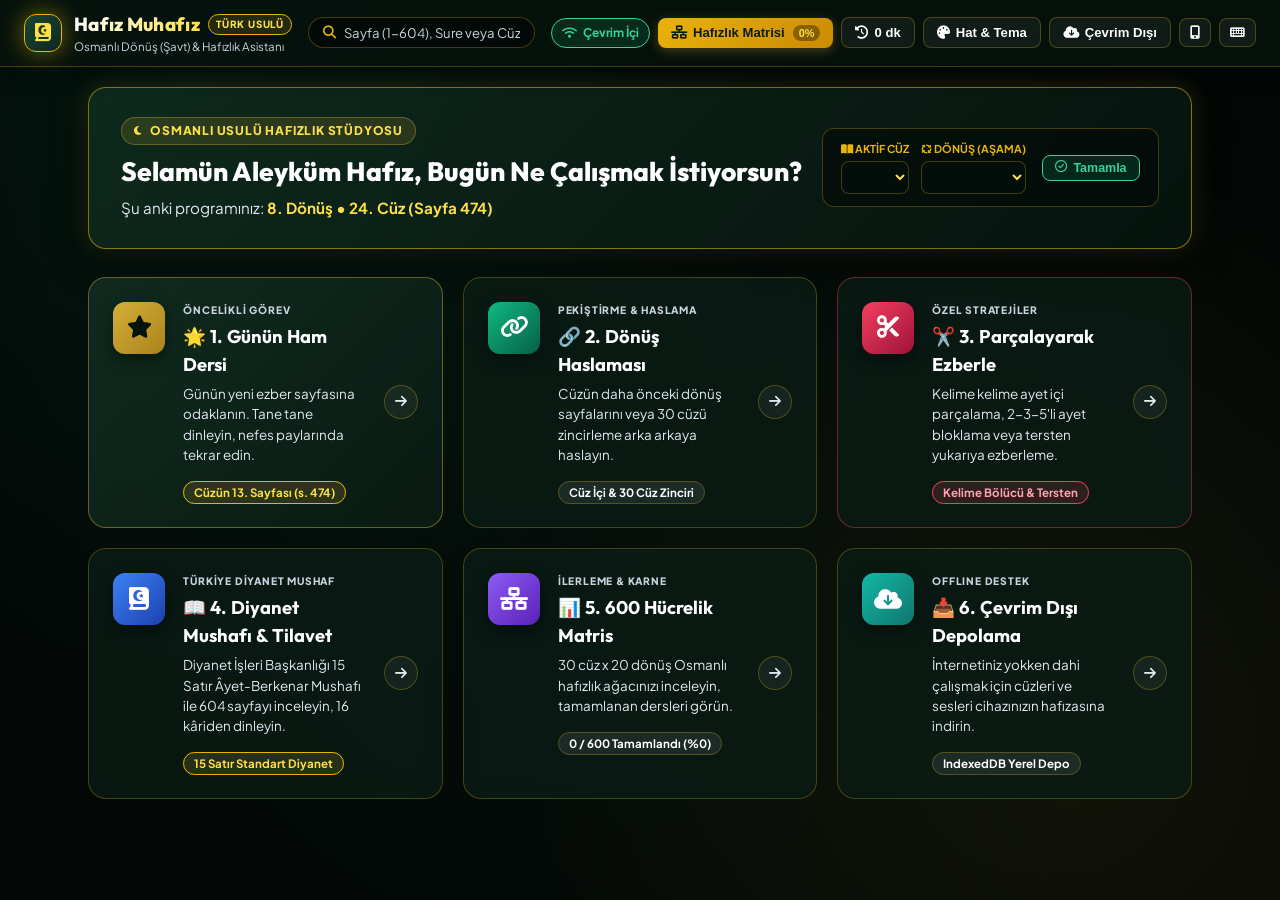
==== index.html @ d81c74f5 "Calibrate pointer baseline gap and padding across all 15 Mushaf lines" ====
<!DOCTYPE html>
<html lang="tr">
<head>
    <meta charset="UTF-8">
    <meta name="viewport" content="width=device-width, initial-scale=1.0">
    <title>Hafız Muhafız — Osmanlı / Türk Usulü Hafızlık & Dinleme Sistemi</title>
    <meta name="description" content="Hafız Muhafız standartlarında interaktif Mushaf sayfası, Osmanlı usulü geriye dönüş (şavt) sistemi, 16 kâri ve akıllı tekrar hafızlık asistanı.">
    
    <!-- Google Fonts: Plus Jakarta Sans, Outfit, Scheherazade New (Hafız Osman Hattı), Noto Naskh Arabic, Amiri Quran -->
    <link rel="preconnect" href="https://fonts.googleapis.com">
    <link rel="preconnect" href="https://fonts.gstatic.com" crossorigin>
    <link href="https://fonts.googleapis.com/css2?family=Amiri+Quran&family=Noto+Naskh+Arabic:wght@500;600;700;800&family=Outfit:wght@500;600;700;800&family=Plus+Jakarta+Sans:wght@400;500;600;700&family=Scheherazade+New:wght@600;700&display=swap" rel="stylesheet">
    
    <!-- FontAwesome Icons CDN -->
    <link rel="stylesheet" href="https://cdnjs.cloudflare.com/ajax/libs/font-awesome/6.5.1/css/all.min.css">
    
    <!-- PWA Manifest & Multi-Platform Theme -->
    <link rel="manifest" href="manifest.json">
    <meta name="theme-color" content="#0b1f17">
    <meta name="apple-mobile-web-app-capable" content="yes">
    <meta name="apple-mobile-web-app-status-bar-style" content="black-translucent">
    <meta name="apple-mobile-web-app-title" content="Hafız Muhafız">
    <meta name="mobile-web-app-capable" content="yes">
    <meta name="application-name" content="Hafız Muhafız">
    <link rel="apple-touch-icon" href="https://images.quran.com/page/001.png">
    
    <link rel="stylesheet" href="style.css?v=22">
</head>
<body class="theme-night">

    <!-- ================= 1. Modern Üst Bar (App Header) ================= -->
    <header class="app-header">
        <div class="brand-section" id="btn-brand-home" style="cursor:pointer;" title="Ana Menüye Dön">
            <div class="brand-logo">
                <i class="fa-solid fa-quran"></i>
            </div>
            <div class="brand-text">
                <div class="brand-title-wrap">
                    <h1>Hafız Muhafız</h1>
                    <span class="badge-turk">Türk Usulü</span>
                </div>
                <p class="brand-sub">Osmanlı Dönüş (Şavt) & Hafızlık Asistanı</p>
            </div>
        </div>

        <!-- Hızlı Sayfa / Sure Arama -->
        <div class="quick-jump-container">
            <div class="quick-jump-box">
                <i class="fa-solid fa-magnifying-glass"></i>
                <input type="text" id="input-quick-search" placeholder="Sayfa (1-604), Sure veya Cüz ara..." autocomplete="off">
                <div id="quick-search-dropdown" class="quick-search-results" style="display:none;"></div>
            </div>
        </div>

        <!-- Üst Hızlı Menü Butonları -->
        <div class="header-actions">
            <!-- Canlı Bağlantı Durumu -->
            <div id="badge-network-status" class="network-badge online" title="Bağlantı Durumu">
                <i class="fa-solid fa-wifi"></i> <span class="badge-text hide-mobile">Çevrim İçi</span>
            </div>

            <!-- Hafızlık İlerlemem & Matris Butonu -->
            <button id="btn-open-matrix" class="btn-header gold-btn" title="600 Hücrelik Hafızlık İlerleme Matrisi">
                <i class="fa-solid fa-network-wired"></i> <span class="btn-text hide-mobile">Hafızlık Matrisi</span>
                <span id="badge-header-progress" class="mini-progress-pill">0%</span>
            </button>

            <!-- Günlük Süre / Karne Butonu -->
            <button id="btn-open-stats" class="btn-header" title="Günlük Çalışma Karnesi">
                <i class="fa-solid fa-clock-rotate-left"></i> <span id="header-listening-time">0 dk</span>
            </button>

            <!-- Görünüm & Hatlar -->
            <button id="btn-hat-modal" class="btn-header" title="Kur'an Hatları, Kağıt Temaları & İmlâ">
                <i class="fa-solid fa-palette"></i> <span class="hide-mobile">Hat & Tema</span>
            </button>

            <!-- Çevrim Dışı İndirici -->
            <button id="btn-open-offline" class="btn-header" title="Çevrim Dışı Depolama & Cüz İndirme">
                <i class="fa-solid fa-cloud-arrow-down"></i> <span class="hide-mobile">Çevrim Dışı</span>
            </button>

            <!-- Cihaza Yükle -->
            <button id="btn-open-install" class="btn-header icon-only" title="PC, iOS, Android ve Huawei Cihazlara Yükle">
                <i class="fa-solid fa-mobile-screen-button"></i>
            </button>

            <!-- Klavye Kısayolları -->
            <button id="btn-open-shortcuts" class="btn-header icon-only" title="Klavye Kısayolları">
                <i class="fa-solid fa-keyboard"></i>
            </button>
        </div>
    </header>

    <!-- ================= KADEME 1: ÖĞRENCİ KARŞILAMA & GÖREV PANELİ (DASHBOARD) ================= -->
    <section id="view-dashboard" class="dashboard-container">
        <!-- 1. Kişisel Hafızlık Durum Kartı (Hero Banner) -->
        <div class="dash-hero-card">
            <div class="dash-hero-content">
                <div class="dash-hero-badge"><i class="fa-solid fa-moon gold-icon"></i> Osmanlı Usulü Hafızlık Stüdyosu</div>
                <h2 class="dash-hero-title">Selamün Aleyküm Hafız, <span class="gold-text">Bugün Ne Çalışmak İstiyorsun?</span></h2>
                <p class="dash-hero-sub">
                    Şu anki programınız: <strong id="dash-curr-lesson-text" style="color:var(--gold-bright);">8. Dönüş • 24. Cüz (Sayfa 474)</strong>
                </p>
            </div>

            <!-- Hızlı Cüz & Dönüş Ayarlayıcı -->
            <div class="dash-hero-controls">
                <div class="dash-select-group">
                    <div class="dash-select-item">
                        <label for="select-juz"><i class="fa-solid fa-book-open"></i> Aktif Cüz</label>
                        <select id="select-juz" class="studio-select"></select>
                    </div>
                    <div class="dash-select-item">
                        <label for="select-rotation"><i class="fa-solid fa-arrows-spin"></i> Dönüş (Aşama)</label>
                        <select id="select-rotation" class="studio-select"></select>
                    </div>
                </div>
                <button id="btn-toggle-completed" class="btn-complete-lesson" title="Bu dersin tamamlandığını matrise kaydet">
                    <i class="fa-regular fa-circle-check"></i> <span id="text-completed-status">Tamamla</span>
                </button>
            </div>
        </div>

        <!-- 2. Görev Seçim Kartları (6 Ana Modül Butonu) -->
        <div class="dash-tasks-grid">
            <!-- Görev 1: Günün Ham Dersi -->
            <div class="dash-task-card primary-task" id="btn-task-ham">
                <div class="task-card-icon gold-bg">
                    <i class="fa-solid fa-star"></i>
                </div>
                <div class="task-card-body">
                    <div class="task-tag">ÖNCELİKLİ GÖREV</div>
                    <h3 class="task-title">🌟 1. Günün Ham Dersi</h3>
                    <p class="task-desc">Günün yeni ezber sayfasına odaklanın. Tane tane dinleyin, nefes paylarında tekrar edin.</p>
                    <div class="task-meta">
                        <span id="dash-ham-page-badge" class="task-pill gold-pill">Cüzün 13. Sayfası (s. 474)</span>
                    </div>
                </div>
                <div class="task-action-arrow">
                    <i class="fa-solid fa-arrow-right"></i>
                </div>
            </div>

            <!-- Görev 2: Dönüş Haslaması -->
            <div class="dash-task-card" id="btn-task-has">
                <div class="task-card-icon emerald-bg">
                    <i class="fa-solid fa-link"></i>
                </div>
                <div class="task-card-body">
                    <div class="task-tag">PEKİŞTİRME & HASLAMA</div>
                    <h3 class="task-title">🔗 2. Dönüş Haslaması</h3>
                    <p class="task-desc">Cüzün daha önceki dönüş sayfalarını veya 30 cüzü zincirleme arka arkaya haslayın.</p>
                    <div class="task-meta">
                        <span class="task-pill">Cüz İçi & 30 Cüz Zinciri</span>
                    </div>
                </div>
                <div class="task-action-arrow">
                    <i class="fa-solid fa-arrow-right"></i>
                </div>
            </div>

            <!-- Görev 3: Parçalayarak Ezberle -->
            <div class="dash-task-card highlight-task" id="btn-task-strat">
                <div class="task-card-icon ruby-bg">
                    <i class="fa-solid fa-scissors"></i>
                </div>
                <div class="task-card-body">
                    <div class="task-tag">ÖZEL STRATEJİLER</div>
                    <h3 class="task-title">✂️ 3. Parçalayarak Ezberle</h3>
                    <p class="task-desc">Kelime kelime ayet içi parçalama, 2-3-5'li ayet bloklama veya tersten yukarıya ezberleme.</p>
                    <div class="task-meta">
                        <span class="task-pill ruby-pill">Kelime Bölücü & Tersten</span>
                    </div>
                </div>
                <div class="task-action-arrow">
                    <i class="fa-solid fa-arrow-right"></i>
                </div>
            </div>

            <!-- Görev 4: Diyanet Mushafı & Tilavet -->
            <div class="dash-task-card" id="btn-task-free">
                <div class="task-card-icon blue-bg">
                    <i class="fa-solid fa-book-quran"></i>
                </div>
                <div class="task-card-body">
                    <div class="task-tag">TÜRKİYE DİYANET MUSHAF</div>
                    <h3 class="task-title">📖 4. Diyanet Mushafı & Tilavet</h3>
                    <p class="task-desc">Diyanet İşleri Başkanlığı 15 Satır Âyet-Berkenar Mushafı ile 604 sayfayı inceleyin, 16 kâriden dinleyin.</p>
                    <div class="task-meta">
                        <span class="task-pill gold-pill">15 Satır Standart Diyanet</span>
                    </div>
                </div>
                <div class="task-action-arrow">
                    <i class="fa-solid fa-arrow-right"></i>
                </div>
            </div>

            <!-- Görev 5: Hafızlık Ağacı & Matris -->
            <div class="dash-task-card" id="btn-task-matrix">
                <div class="task-card-icon purple-bg">
                    <i class="fa-solid fa-network-wired"></i>
                </div>
                <div class="task-card-body">
                    <div class="task-tag">İLERLEME & KARNE</div>
                    <h3 class="task-title">📊 5. 600 Hücrelik Matris</h3>
                    <p class="task-desc">30 cüz x 20 dönüş Osmanlı hafızlık ağacınızı inceleyin, tamamlanan dersleri görün.</p>
                    <div class="task-meta">
                        <span class="task-pill" id="dash-matrix-badge">0 / 600 Tamamlandı (%0)</span>
                    </div>
                </div>
                <div class="task-action-arrow">
                    <i class="fa-solid fa-arrow-right"></i>
                </div>
            </div>

            <!-- Görev 6: Çevrim Dışı Depolama -->
            <div class="dash-task-card" id="btn-task-offline">
                <div class="task-card-icon teal-bg">
                    <i class="fa-solid fa-cloud-arrow-down"></i>
                </div>
                <div class="task-card-body">
                    <div class="task-tag">OFFLINE DESTEK</div>
                    <h3 class="task-title">📥 6. Çevrim Dışı Depolama</h3>
                    <p class="task-desc">İnternetiniz yokken dahi çalışmak için cüzleri ve sesleri cihazınızın hafızasına indirin.</p>
                    <div class="task-meta">
                        <span class="task-pill">IndexedDB Yerel Depo</span>
                    </div>
                </div>
                <div class="task-action-arrow">
                    <i class="fa-solid fa-arrow-right"></i>
                </div>
            </div>
        </div>
    </section>

    <!-- ================= KADEME 2: ODAKLI ÇALIŞMA STÜDYOSU (WORKSPACE) ================= -->
    <div id="view-workspace" class="workspace-container" style="display:none;">

        <!-- 1. Stüdyo Başlık Çubuğu & "Ana Menüye Dön" Butonu -->
        <section class="studio-bar">
            <div class="studio-bar-inner">
                <!-- Sol: Ana Menüye Dön Butonu -->
                <button id="btn-back-to-dashboard" class="btn-header gold-btn" title="Karşılama Paneline Dön">
                    <i class="fa-solid fa-house"></i> <span>Ana Menü</span>
                </button>

                <!-- Orta: Aktif Mod ve Ders Bilgisi -->
                <div class="studio-lesson-card">
                    <div id="card-standard-lesson" class="lesson-info-row">
                        <div class="lesson-badge-wrap">
                            <span id="chip-ham-label" class="lesson-badge-sub">Günün Dersi</span>
                            <span id="chip-ham-page" class="lesson-badge-main">Cüzün 13. Sayfası (s. 474)</span>
                        </div>
                        <span class="lesson-dot">•</span>
                        <span id="chip-lesson-scope" class="lesson-scope-text">8. Dönüş • 24. Cüz</span>
                    </div>

                    <!-- Zincir Haslama Özel Seçicisi (Haslama modunda açılır) -->
                    <div id="panel-chain-haslama" class="chain-inline-panel" style="display:none;">
                        <div class="setting-pill">
                            <label><i class="fa-solid fa-arrows-spin"></i> Haslanan Dönüş:</label>
                            <select id="select-haslama-rotation" class="pill-select"></select>
                        </div>
                        <button id="btn-open-chain-list" class="btn-header gold-btn btn-sm" title="Haslama zincirindeki 30 cüzün listesi">
                            <i class="fa-solid fa-list-ol"></i> <span>30 Cüz Listesi</span>
                        </button>
                    </div>
                </div>

                <!-- Çalışma Modları Değiştirici -->
                <div class="studio-modes">
                    <div class="mode-toggle-group">
                        <button id="mode-ham" class="mode-toggle-btn active" title="Ham Sayfa Ezberi">
                            <i class="fa-solid fa-star"></i> Ham
                        </button>
                        <button id="mode-chain-has" class="mode-toggle-btn" title="Haslama Modu">
                            <i class="fa-solid fa-link"></i> Haslama
                        </button>
                        <button id="btn-toggle-strategy-panel" class="mode-toggle-btn gold-strategy-btn" title="Ayet Bölme & Strateji Paneli">
                            <i class="fa-solid fa-scissors"></i> Strateji
                        </button>
                    </div>
                </div>

                <!-- Sağ: Hızlı Sayfa Navigasyonu (◀ Sayfa 474 ▶) -->
                <div class="page-navigator studio-nav-box">
                    <button id="btn-prev-page" class="nav-page-btn" title="Önceki Sayfa (Sol Ok / A Tuşu)">
                        <i class="fa-solid fa-chevron-left"></i>
                    </button>
                    <div id="badge-page-num" class="current-page-badge" title="Tıklayıp doğrudan sayfa yazabilirsiniz">Sayfa 474</div>
                    <button id="btn-next-page" class="nav-page-btn" title="Sonraki Sayfa (Sağ Ok / D Tuşu)">
                        <i class="fa-solid fa-chevron-right"></i>
                    </button>
                </div>
            </div>

            <!-- ================= Gelişmiş "Parçalayarak Ezberleme" Alt Paneli ================= -->
            <div id="panel-ezber-strategy" class="ezber-strategy-container" style="display:none;">
                <div class="strategy-inner">
                    <div class="strategy-header-title">
                        <i class="fa-solid fa-wand-magic-sparkles gold-icon"></i> <strong>Parçalayarak Ezberleme Stratejileri</strong>
                        <span class="strategy-sub">Ayetleri bloklara ayırın, kelime kelime parçalayın veya tersten pekiştirin.</span>
                    </div>

                    <!-- 4 Strateji Alt Başlığı (Sekmeler) -->
                    <div class="strategy-tabs">
                        <button id="btn-strat-standard" class="strat-tab-btn active" data-strategy="standard">
                            <i class="fa-solid fa-arrow-down-1-9"></i> ⬇️ 1. Sıralı Standart
                        </button>
                        <button id="btn-strat-group" class="strat-tab-btn" data-strategy="group">
                            <i class="fa-solid fa-layer-group"></i> 📑 2. Ayet Bloklama (Gruplu)
                        </button>
                        <button id="btn-strat-slice" class="strat-tab-btn" data-strategy="slice">
                            <i class="fa-solid fa-scissors"></i> ✂️ 3. Ayet İçi Parçalama (Kelime)
                        </button>
                        <button id="btn-strat-reverse" class="strat-tab-btn" data-strategy="reverse">
                            <i class="fa-solid fa-arrow-up-9-1"></i> ⬆️ 4. Tersten (Aşağıdan Yukarı)
                        </button>
                    </div>

                    <!-- 1. Alt Başlık: Gruplu Ayet Bloklama Kontrolleri -->
                    <div id="strat-controls-group" class="strat-sub-controls" style="display:none;">
                        <div class="strat-row">
                            <div class="strat-pill-group">
                                <span class="strat-label"><i class="fa-solid fa-bolt"></i> Hızlı Grup:</span>
                                <button class="btn-quick-group" data-span="2">2'şerli</button>
                                <button class="btn-quick-group active" data-span="3">3'erli</button>
                                <button class="btn-quick-group" data-span="5">5'erli</button>
                            </div>

                            <div class="strat-pill-group">
                                <span class="strat-label"><i class="fa-solid fa-arrows-left-right"></i> Ayet Aralığı:</span>
                                <select id="sel-group-start" class="pill-select-sm"></select>
                                <span style="color:var(--gold-bright); font-weight:700;">—</span>
                                <select id="sel-group-end" class="pill-select-sm"></select>
                            </div>

                            <div class="strat-pill-group">
                                <span class="strat-label"><i class="fa-solid fa-arrows-up-down"></i> Yön:</span>
                                <select id="sel-group-direction" class="pill-select-sm">
                                    <option value="forward" selected>⬇️ Yukarıdan Aşağı</option>
                                    <option value="reverse">⬆️ Aşağıdan Yukarı</option>
                                </select>
                            </div>

                            <div class="strat-pill-group">
                                <span class="strat-label"><i class="fa-solid fa-repeat"></i> Blok Tekrarı:</span>
                                <select id="sel-group-repeats" class="pill-select-sm">
                                    <option value="2">2x</option>
                                    <option value="3" selected>3x</option>
                                    <option value="5">5x</option>
                                    <option value="10">10x</option>
                                    <option value="20">20x</option>
                                </select>
                            </div>

                            <button id="btn-apply-group" class="btn-header gold-btn btn-sm">
                                <i class="fa-solid fa-play"></i> Grubu Başlat
                            </button>
                        </div>
                    </div>

                    <!-- 2. Alt Başlık: Ayet İçi Parçalama (Kelime Bölücü & Kümülatif) Kontrolleri -->
                    <div id="strat-controls-slice" class="strat-sub-controls" style="display:none;">
                        <div class="strat-row">
                            <div class="strat-pill-group">
                                <span class="strat-label"><i class="fa-solid fa-scissors"></i> Parça Sayısı:</span>
                                <select id="sel-slice-count" class="pill-select-sm">
                                    <option value="2">2 Parça</option>
                                    <option value="3" selected>3 Parça (Tavsiye)</option>
                                    <option value="4">4 Parça</option>
                                    <option value="5">5 Parça</option>
                                </select>
                            </div>

                            <div class="strat-pill-group">
                                <span class="strat-label"><i class="fa-solid fa-arrows-up-down"></i> Eklemeli Yön:</span>
                                <select id="sel-slice-direction" class="pill-select-sm">
                                    <option value="reverse" selected>⬆️ Tersten Kümülatif (Son Parça ➔ Başa Eklemeli)</option>
                                    <option value="forward">⬇️ Sıralı Kümülatif (İlk Parça ➔ Sona Eklemeli)</option>
                                </select>
                            </div>

                            <div class="strat-pill-group">
                                <span class="strat-label"><i class="fa-solid fa-link"></i> Ezberleme Türü:</span>
                                <select id="sel-slice-cumulative" class="pill-select-sm">
                                    <option value="true" selected>🔗 Kümülatif (Birleştirerek Zincirleme)</option>
                                    <option value="false">✂️ Bağımsız (Parça Parça)</option>
                                </select>
                            </div>

                            <div class="strat-pill-group">
                                <span class="strat-label"><i class="fa-solid fa-repeat"></i> Aşama Tekrarı:</span>
                                <select id="sel-slice-repeats" class="pill-select-sm">
                                    <option value="2">2 Tekrar</option>
                                    <option value="3" selected>3 Tekrar</option>
                                    <option value="5">5 Tekrar</option>
                                    <option value="7">7 Tekrar</option>
                                    <option value="10">10 Tekrar</option>
                                </select>
                            </div>

                            <button id="btn-start-slice" class="btn-header gold-btn btn-sm">
                                <i class="fa-solid fa-play"></i> Parçalamalı Ezberi Başlat
                            </button>
                        </div>
                        <div style="font-size:0.78rem; color:var(--gold-bright); margin-top:6px; opacity:0.9;">
                            <i class="fa-solid fa-wand-magic-sparkles"></i> <strong>Akıllı Kelime Hizalama:</strong> Ayet kelimeleri ortadan bölünmez. Belirlenen tekrar tamamlandıkça bir önceki bölüm de eklenerek zincirleme ezber pekişir.
                        </div>
                    </div>

                    <!-- 3. Alt Başlık: Tersten Okuma Kontrolleri -->
                    <div id="strat-controls-reverse" class="strat-sub-controls" style="display:none;">
                        <div class="strat-row">
                            <span style="font-size:0.84rem; color:var(--gold-bright);">
                                <i class="fa-solid fa-info-circle"></i> <strong>Aşağıdan Yukarı (Tersten Okuma):</strong> Sayfa en alttaki son ayetten başlar, yukarı doğru sırayla okunarak ezber pekişir.
                            </span>
                            <button id="btn-start-reverse" class="btn-header gold-btn btn-sm">
                                <i class="fa-solid fa-play"></i> Aşağıdan Yukarı Başlat
                            </button>
                        </div>
                    </div>
                </div>
            </div>
        </section>

        <!-- 2. Ana Mushaf Sahnesi & Görünüm Çubuğu -->
        <main class="main-content">
            <!-- Mushaf Araç ve Görünüm Çubuğu (Toolbar) -->
            <div class="view-toolbar">
                <!-- Sol: 2 Net Görünüm Sekmesi -->
                <div class="view-tabs">
                    <button id="tab-mushaf-studio" class="view-tab active" title="Diyanet İşleri Başkanlığı 15 Satır Orijinal Matbaa Baskısı ve Canlı İnteraktif Tilavet">
                        <i class="fa-solid fa-book-quran"></i> <span>Diyanet Mushafı (Orijinal & İnteraktif)</span>
                    </button>
                    <button id="tab-ayah-view" class="view-tab" title="Geniş Hatlı Ayet & Diyanet Meali Kartları">
                        <i class="fa-solid fa-list-check"></i> <span>Ayet & Meal Kartları</span>
                    </button>
                    <button id="btn-toolbar-strategy" class="view-tab gold-outline-tab" title="Ayet Bölme ve Parçalama Menüsünü Aç">
                        <i class="fa-solid fa-scissors"></i> <span>Ayet Bölme</span>
                    </button>
                </div>

                <!-- Sağ: Hızlı Tipografi & Görsel Ayarlar -->
                <div class="mushaf-tools">
                    <!-- Ezber / Perdeleme Modu Butonu (Maskeleme) -->
                    <button id="btn-toggle-hafiz-mask" class="btn-header gold-btn btn-sm" title="Hafızlık Ezber Perdesi: Okunmamış ayetleri kapat / aç">
                        <i class="fa-solid fa-eye-slash"></i> <span>Ezber Perdesi</span>
                    </button>

                    <!-- Ayet Meali Çekmecesi Butonu -->
                    <button id="btn-toggle-translation-drawer" class="btn-header" title="Ayetlerin Türkçe Mealini Göster">
                        <i class="fa-solid fa-language"></i> <span class="hide-mobile">Diyanet Meali</span>
                    </button>

                    <!-- Baskı / Hat Seçimi -->
                    <div class="setting-pill hat-selector-pill" title="Mushaf Baskı Ekolü">
                        <label><i class="fa-solid fa-book-open"></i></label>
                        <select id="select-facsimile-edition" class="pill-select">
                            <option value="diyanet-pdf" selected>🇹🇷 Diyanet Resmi 15 Satır (Orijinal)</option>
                            <option value="madani">🇸🇦 Medine-i Münevvere (Hattat Osman Taha)</option>
                            <option value="tajweed">🌈 Renkli Tecvidli Medine Baskısı</option>
                        </select>
                    </div>
                </div>
            </div>

            <!-- ================= BİRLEŞTİRİLMİŞ ASIL SAHNE: Diyanet İnteraktif Orijinal Mushafı ================= -->
            <div id="container-mushaf-studio" class="mushaf-stage">
                <!-- Yan Hızlı Sayfa Geçiş Butonları -->
                <button class="stage-nav-arrow stage-nav-prev" id="btn-stage-prev" title="Önceki Sayfa (Sol Ok / A Tuşu)">
                    <i class="fa-solid fa-chevron-left"></i>
                </button>
                <button class="stage-nav-arrow stage-nav-next" id="btn-stage-next" title="Sonraki Sayfa (Sağ Ok / D Tuşu)">
                    <i class="fa-solid fa-chevron-right"></i>
                </button>

                <!-- Yüzen Hızlı Hafızlık Kontrol Kapsülü (Floating Glassmorphism Tool Dock) -->
                <aside class="mushaf-floating-dock" id="mushaf-floating-dock">
                    <button id="dock-btn-mask" class="dock-btn" title="Ezber Perdesi (Kapat / İpucu / Aç)">
                        <i class="fa-solid fa-eye-slash"></i>
                        <span class="dock-tooltip">Ezber Perdesi</span>
                    </button>
                    <button id="dock-btn-spread" class="dock-btn" title="Rahle / Çift Sayfa Görünümü">
                        <i class="fa-solid fa-book-open"></i>
                        <span class="dock-tooltip">Çift Sayfa (Rahle)</span>
                    </button>
                    <div class="dock-divider"></div>
                    <button id="dock-btn-zoom-in" class="dock-btn" title="Sayfayı Büyüt (+)">
                        <i class="fa-solid fa-magnifying-glass-plus"></i>
                        <span class="dock-tooltip">Yakınlaştır</span>
                    </button>
                    <button id="dock-btn-zoom-out" class="dock-btn" title="Sayfayı Küçült (-)">
                        <i class="fa-solid fa-magnifying-glass-minus"></i>
                        <span class="dock-tooltip">Uzaklaştır</span>
                    </button>
                    <button id="dock-btn-zoom-reset" class="dock-btn" title="Boyutu Sıfırla">
                        <i class="fa-solid fa-arrows-rotate"></i>
                        <span class="dock-tooltip">Boyutu Sıfırla</span>
                    </button>
                    <div class="dock-divider"></div>
                    <button id="dock-btn-repeat3" class="dock-btn" title="3x Hızlı Ezber Döngüsü">
                        <i class="fa-solid fa-repeat"></i>
                        <span class="dock-badge">3x</span>
                        <span class="dock-tooltip">3x Ezber Tekrarı</span>
                    </button>
                </aside>

                <div class="mushaf-book-wrapper" id="mushaf-scale-wrapper">
                    <div class="mushaf-frame-modern" id="mushaf-main-frame">
                        <!-- Sayfa Üst Bilgi Başlığı -->
                        <div class="mushaf-page-top-bar">
                            <div class="top-bar-left">
                                <span class="top-badge gold-badge" id="mushaf-juz-title"><i class="fa-solid fa-diamond"></i> 24. Cüz</span>
                                <span class="top-badge dim-badge" id="mushaf-hizb-title">47. Hizb</span>
                            </div>
                            <div class="top-bar-center">
                                <span class="surah-title-arabic" id="mushaf-surah-title">سُورَةُ الْمُؤْمِنِ (Gâfir)</span>
                                <span class="edition-sub-tag"><i class="fa-solid fa-certificate"></i> Diyanet İşleri Başkanlığı Resmi 15 Satır Matbaa Baskısı</span>
                            </div>
                            <div class="top-bar-right">
                                <span class="page-number-box" id="mushaf-page-number">Sayfa 474</span>
                            </div>
                        </div>

                        <!-- Asıl Mushaf Sahnesi & İnteraktif Katmanlar -->
                        <div class="mushaf-viewport-container" id="mushaf-viewport-container">
                            <!-- Yükleme Göstergesi -->
                            <div id="facsimile-loading-spinner" class="facsimile-loader" style="display:none;">
                                <i class="fa-solid fa-spinner fa-spin"></i>
                                <span id="facsimile-loader-text">Diyanet resmi Mushaf sayfası hazırlanıyor...</span>
                            </div>

                            <div class="mushaf-spread-wrapper" id="mushaf-spread-wrapper">
                                <!-- Sağ Sayfa (Ana Sayfa) -->
                                <div class="mushaf-page-frame" id="frame-page-right">
                                    <!-- 1. Katman: Diyanet Resmi Vektörel PDF Canvas'ı -->
                                    <canvas id="mushaf-diyanet-canvas" class="mushaf-canvas-layer"></canvas>

                                    <!-- 2. Katman (İsteğe bağlı): Medine & Tecvidli İmaj Öğesi -->
                                    <img id="mushaf-image" class="mushaf-img-fallback" src="" alt="Mushaf Baskısı" style="display:none;">

                                    <!-- 3. Katman: İnteraktif Ayet Vurgu, Tıklama ve Durak Katmanı -->
                                    <div id="mushaf-interactive-overlay" class="mushaf-interactive-layer"></div>

                                    <!-- 4. Katman: Hafızlık Ezber / Perdeleme Maskesi (Örtü) -->
                                    <div id="mushaf-mask-overlay" class="mushaf-mask-layer" style="display:none;"></div>

                                    <!-- 5. Katman: Canlı Mukabele Takip Üçgeni (YouTube Mukabele Tarzı Yeşil İbre) -->
                                    <div id="mushaf-audio-pointer" class="mukabele-tracker-triangle" style="display:none;">
                                        <svg viewBox="0 0 24 28" class="mukabele-triangle-svg">
                                            <polygon points="12,2 22,26 2,26" fill="rgba(40, 167, 69, 0.75)" stroke="rgba(25, 120, 45, 0.95)" stroke-width="1.2"/>
                                        </svg>
                                    </div>
                                </div>

                                <!-- Sol Sayfa (Çift Sayfa / Rahle Modunda Gösterilir) -->
                                <div class="mushaf-page-frame" id="frame-page-left" style="display:none;">
                                    <canvas id="mushaf-diyanet-canvas-left" class="mushaf-canvas-layer" style="display:none;"></canvas>
                                    <img id="mushaf-image-left" class="mushaf-img-fallback" src="" alt="Sol Mushaf Sayfası" style="display:none;">
                                    <div id="mushaf-interactive-overlay-left" class="mushaf-interactive-layer"></div>
                                    <div id="mushaf-mask-overlay-left" class="mushaf-mask-layer" style="display:none;"></div>
                                    <div class="mushaf-left-page-tag" id="mushaf-left-page-tag">Sayfa 475</div>
                                </div>
                            </div>
                        </div>

                        <!-- Aktif Okunan Ayet & Diyanet Meali Şeridi (Canlı Alt Bilgi) -->
                        <div class="active-ayah-banner" id="active-ayah-banner">
                            <div class="active-ayah-badge">
                                <span id="active-ayah-ref" class="ayah-ref-pill"><i class="fa-solid fa-play gold-icon"></i> 40:59</span>
                                <span id="active-ayah-tag" class="ayah-mode-pill">Canlı Tilavet</span>
                            </div>
                            <div class="active-ayah-meal-text" id="active-ayah-meal">
                                Şüphesiz o kıyamet saati kesinlikle gelecektir; onda hiçbir şüphe yoktur. Fakat insanların çoğu inanmazlar.
                            </div>
                            <button id="btn-banner-meal-drawer" class="btn-banner-action" title="Tüm Sayfanın Mealini Aç">
                                <i class="fa-solid fa-book-open"></i> <span>Tüm Mealler</span>
                            </button>
                        </div>
                    </div>
                </div>

                <!-- Ayet Hızlı Eylem Menüsü (Popup Tooltip) -->
                <div id="ayah-quick-actions" class="ayah-action-popover" style="display: none;">
                    <div class="popover-arrow"></div>
                    <button class="pop-btn" id="pop-btn-play"><i class="fa-solid fa-play"></i> Dinle</button>
                    <button class="pop-btn" id="pop-btn-repeat"><i class="fa-solid fa-repeat"></i> 3x Tekrar</button>
                    <button class="pop-btn" id="pop-btn-group-start" title="Grup Başlangıcı Yap"><i class="fa-solid fa-link"></i> Grup Başı</button>
                    <button class="pop-btn" id="pop-btn-group-end" title="Grup Sonu Yap"><i class="fa-solid fa-flag-checkered"></i> Grup Sonu</button>
                    <button class="pop-btn" id="pop-btn-slice" title="Ayet Bölücü ile ezberle"><i class="fa-solid fa-scissors"></i> Parçala</button>
                    <button class="pop-btn" id="pop-btn-toggle-mask" title="Bu Ayetin Perdesini Aç/Kapat"><i class="fa-solid fa-eye"></i> Perde</button>
                    <button class="pop-btn" id="pop-btn-meal"><i class="fa-solid fa-book-open"></i> Meal</button>
                </div>
            </div>

            <!-- ================= GÖRÜNÜM 3: Dijital Ayet ve Diyanet Meali Kartları ================= -->
            <div id="container-ayah-view" class="ayah-list-container" style="display:none;">
                <!-- JavaScript ile doldurulur -->
            </div>

            <!-- ================= Açılır Ayet Meali Çekmecesi ================= -->
            <aside id="translation-drawer" class="translation-drawer">
                <div class="drawer-header">
                    <h3><i class="fa-solid fa-language"></i> Diyanet Türkçe Meali</h3>
                    <button id="btn-close-drawer" class="btn-close-modal">&times;</button>
                </div>
                <div class="drawer-body" id="drawer-ayahs-list">
                    <!-- JavaScript ile doldurulur -->
                </div>
            </aside>
        </main>

        <!-- 3. Sabit Alt Ses & Tekrar Stüdyosu (Pro Audio Deck) -->
        <footer class="audio-deck">
            <div class="deck-inner">
                <!-- Sol: 🎙️ Okuyucu (Kâri) Değiştir & Parça Bilgisi -->
                <div class="deck-left-info">
                    <button id="btn-open-reciters" class="deck-reciter-btn" title="Kâriyi Değiştir (16 Kâri)">
                        <div class="current-reciter-avatar" id="deck-reciter-avatar">
                            <i class="fa-solid fa-microphone-lines"></i>
                        </div>
                        <div class="reciter-badge-col">
                            <span class="reciter-tag">🎙️ OKUYUCU DEĞİŞTİR</span>
                            <span id="header-reciter-name" class="reciter-curr-name">Suûd eş-Şüraym</span>
                        </div>
                    </button>
                    <div class="track-meta">
                        <div id="deck-track-title" class="track-title">Fussilet Suresi 1. Ayet</div>
                        <div id="deck-track-sub" class="track-sub">Sayfa 474 • Ham Ders • Tekrar 1/3</div>
                    </div>
                </div>

                <!-- Orta: Oynatma Kontrolleri & İlerleme Çubuğu -->
                <div class="deck-center-controls">
                    <div class="transport-buttons">
                        <button id="btn-prev-ayah" class="btn-deck-control" title="Önceki Ayet (Sol Ok)">
                            <i class="fa-solid fa-backward-step"></i>
                        </button>
                        <button id="btn-deck-play" class="btn-deck-play" title="Oynat / Duraklat (Boşluk Tuşu)">
                            <i id="deck-play-icon" class="fa-solid fa-play"></i>
                        </button>
                        <button id="btn-next-ayah" class="btn-deck-control" title="Sonraki Ayet (Sağ Ok)">
                            <i class="fa-solid fa-forward-step"></i>
                        </button>
                        <!-- Talebe Nefes Payı Geri Sayımı -->
                        <div id="gap-countdown-badge" class="gap-indicator">
                            <i class="fa-solid fa-stopwatch"></i> Nefes Payı: <span id="gap-seconds">3</span>s
                        </div>
                    </div>

                    <!-- İlerleme Çubuğu -->
                    <div class="progress-bar-container">
                        <span id="time-current">0:00</span>
                        <div id="progress-track" class="progress-track">
                            <div id="progress-fill" class="progress-fill"></div>
                        </div>
                        <span id="time-duration">0:00</span>
                    </div>
                </div>

                <!-- Sağ: Tilavet & Tekrar Hap Ayarları -->
                <div class="deck-right-settings">
                    <!-- Ayet Tekrarı -->
                    <div class="setting-pill" title="Her Ayetin Tekrar Sayısı">
                        <label><i class="fa-solid fa-repeat"></i> Tekrar</label>
                        <select id="select-repeats" class="pill-select">
                            <option value="1">1x</option>
                            <option value="3" selected>3x</option>
                            <option value="5">5x</option>
                            <option value="7">7x</option>
                            <option value="10">10x</option>
                            <option value="20">20x</option>
                            <option value="-1">∞</option>
                        </select>
                    </div>

                    <!-- Okuma Hızı -->
                    <div class="setting-pill" title="Okuma Hızı">
                        <label><i class="fa-solid fa-gauge-high"></i> Hız</label>
                        <select id="select-speed" class="pill-select">
                            <option value="0.5">0.50x</option>
                            <option value="0.75">0.75x</option>
                            <option value="0.85">0.85x</option>
                            <option value="1.0" selected>1.0x</option>
                            <option value="1.25">1.25x</option>
                            <option value="1.5">1.50x</option>
                            <option value="2.0">2.0x</option>
                        </select>
                    </div>

                    <!-- Talebe Nefes Payı -->
                    <div class="setting-pill" title="Ayet bittikten sonra talebenin kendi sesinde tekrar etmesi için bekleme süresi">
                        <label><i class="fa-solid fa-hourglass-half"></i> Nefes</label>
                        <select id="select-gap" class="pill-select">
                            <option value="0">0 sn</option>
                            <option value="2">2 sn</option>
                            <option value="3" selected>3 sn</option>
                            <option value="5">5 sn</option>
                            <option value="10">10 sn</option>
                        </select>
                    </div>
                </div>
            </div>
        </footer>
    </div>

    <!-- ================= MODAL 1: 30 Cüz x 20 Dönüş Hafızlık Matrisi ================= -->
    <div id="modal-matrix" class="modal-backdrop">
        <div class="modal-box">
            <div class="modal-header">
                <h2><i class="fa-solid fa-network-wired"></i> Osmanlı Usulü Hafızlık İlerleme Matrisi (600 Hücre)</h2>
                <button class="btn-close-modal" data-close="modal-matrix">&times;</button>
            </div>
            <div class="modal-body">
                <!-- İlerleme Özeti -->
                <div class="matrix-stats-bar">
                    <div>
                        <span style="font-size:0.85rem; color:var(--text-muted);">Genel Hafızlık İlerlemesi:</span>
                        <strong id="matrix-percentage" style="font-size:1.3rem; color:var(--gold-bright); margin-left:8px;">0.0%</strong>
                    </div>
                    <div style="font-size:0.85rem; color:var(--text-dim);">
                        Tamamlanan: <strong id="matrix-done-count" style="color:var(--emerald-primary);">0</strong> / 600 Dönüş
                    </div>
                    <div class="matrix-progress-track">
                        <div id="matrix-progress-bar" class="matrix-progress-fill" style="width: 0%;"></div>
                    </div>
                </div>

                <!-- 30 Cüz x 20 Dönüş Tablosu -->
                <div class="matrix-table-wrapper">
                    <table class="matrix-table" id="matrix-table-body">
                        <!-- JS ile oluşturulur -->
                    </table>
                </div>
            </div>
        </div>
    </div>

    <!-- ================= MODAL 2: 16 Kâri (Okuyucu) Seçimi ================= -->
    <div id="modal-reciters" class="modal-backdrop">
        <div class="modal-box">
            <div class="modal-header">
                <h2><i class="fa-solid fa-microphone"></i> Kâri (Okuyucu) Seçimi</h2>
                <button class="btn-close-modal" data-close="modal-reciters">&times;</button>
            </div>
            <div class="modal-body">
                <p style="font-size:0.88rem; color:var(--text-muted); margin-bottom:16px;">
                    Hafızlık sürecinize en uygun okuma tarzını seçin. Merkez kâri olarak tok ve ritmik Kâbe tilavetiyle <strong>Suûd eş-Şüraym</strong> tavsiye edilir.
                </p>
                <div id="reciters-grid" class="reciter-grid">
                    <!-- JS ile oluşturulur -->
                </div>
            </div>
        </div>
    </div>

    <!-- ================= MODAL 3: Hafızlık Günlüğü & Karnesi ================= -->
    <div id="modal-stats" class="modal-backdrop">
        <div class="modal-box">
            <div class="modal-header">
                <h2><i class="fa-solid fa-chart-pie"></i> Hafızlık Günlüğü & Çalışma Karnesi</h2>
                <button class="btn-close-modal" data-close="modal-stats">&times;</button>
            </div>
            <div class="modal-body">
                <div style="display:grid; grid-template-columns: repeat(auto-fit, minmax(200px, 1fr)); gap:16px; margin-bottom:20px;">
                    <div style="background:rgba(8,24,17,0.8); border:1px solid var(--border-subtle); padding:16px; border-radius:12px; text-align:center;">
                        <div style="font-size:0.78rem; color:var(--text-dim); text-transform:uppercase;">Bugünkü Dinleme</div>
                        <div id="stat-today-mins" style="font-size:1.8rem; font-weight:700; color:var(--emerald-primary); margin-top:6px;">0 dk</div>
                    </div>
                    <div style="background:rgba(8,24,17,0.8); border:1px solid var(--border-subtle); padding:16px; border-radius:12px; text-align:center;">
                        <div style="font-size:0.78rem; color:var(--text-dim); text-transform:uppercase;">Toplam Dinleme</div>
                        <div id="stat-total-mins" style="font-size:1.8rem; font-weight:700; color:var(--gold-bright); margin-top:6px;">0 dk</div>
                    </div>
                    <div style="background:rgba(8,24,17,0.8); border:1px solid var(--border-subtle); padding:16px; border-radius:12px; text-align:center;">
                        <div style="font-size:0.78rem; color:var(--text-dim); text-transform:uppercase;">Tamamlanan Ders</div>
                        <div id="stat-completed-lessons" style="font-size:1.8rem; font-weight:700; color:var(--text-main); margin-top:6px;">0</div>
                    </div>
                </div>

                <div style="background:rgba(10,26,19,0.6); border:1px solid var(--border-subtle); padding:18px; border-radius:12px;">
                    <h3 style="color:var(--gold-bright); font-size:1.05rem; margin-bottom:10px;"><i class="fa-solid fa-lightbulb"></i> Türk Usulü Hafızlık İpuçları</h3>
                    <ul style="color:var(--text-muted); font-size:0.88rem; line-height:1.7; padding-left:20px;">
                        <li><strong>Ham Sayfa:</strong> Güne her zaman yeni ham sayfanızı en az 5x veya 10x dinleyip tane tane tekrar ederek başlayın.</li>
                        <li><strong>Haslama:</strong> Ham sayfanız oturduktan sonra, o cüzün daha önceki dönüş sayfalarını durmaksızın haslayın.</li>
                        <li><strong>Nefes Payı:</strong> Kâri ayeti okuduktan sonra 3-5 saniye nefes payında kendi sesinizle ayeti yüksek sesle tekrar edin.</li>
                    </ul>
                </div>
            </div>
        </div>
    </div>

    <!-- ================= MODAL 4: Kur'an Hatları Seçim ve Karşılaştırma Modalı ================= -->
    <div id="modal-hatlar" class="modal-backdrop">
        <div class="modal-box">
            <div class="modal-header">
                <h2><i class="fa-solid fa-feather-pointed"></i> Kur'an-ı Kerim Hat Seçimi & Ekoller</h2>
                <button class="btn-close-modal" data-close="modal-hatlar">&times;</button>
            </div>
            <div class="modal-body">
                <p style="font-size:0.88rem; color:var(--text-muted); margin-bottom:16px;">
                    Türkiye'de ve İslam dünyasında kabul görmüş meşhur Kur'an hatlarından dilediğinizi seçebilirsiniz.
                </p>
                <div class="reciter-grid">
                    <!-- Hat 1: Diyanet / Hafız Osman -->
                    <div class="reciter-card active" data-font="hafiz-osman">
                        <div class="reciter-name"><i class="fa-solid fa-pen-fancy"></i> Diyanet / Hattat Hâfız Osman (15 Satır)</div>
                        <div class="reciter-style">Diyanet & Türkiye Hafızlık Standardı • 15 Satır Âyet-Berkenar</div>
                        <div style="font-size:0.72rem; color:var(--text-dim); margin-top:4px;">Ayetlerin sayfada tam bittiği, Türkiye'deki tüm Kur'an kursları ve Diyanet hafızlıklarında esas alınan resmi mizanpaj.</div>
                    </div>
                    <!-- Hat 2: Diyanet Dijital -->
                    <div class="reciter-card" data-font="diyanet-digital">
                        <div class="reciter-name"><i class="fa-solid fa-desktop"></i> Diyanet Dijital Bilgisayar Hattı</div>
                        <div class="reciter-style">Diyanet İşleri Başkanlığı Resmi Dijital Ekran Neshi</div>
                        <div style="font-size:0.72rem; color:var(--text-dim); margin-top:4px;">Dijital ekranlarda piksel netliğinde okuma sunan modern ve yüksek kontrastlı tertip.</div>
                    </div>
                    <!-- Hat 3: Hasan Rıza -->
                    <div class="reciter-card" data-font="hasan-riza">
                        <div class="reciter-name"><i class="fa-solid fa-monument"></i> Hattat Hasan Rıza Efendi</div>
                        <div class="reciter-style">Klasik Osmanlı Neshi • Diyanet & Kültür Bakanlığı Tıpkıbasımı</div>
                        <div style="font-size:0.72rem; color:var(--text-dim); margin-top:4px;">Hat sanatının zirvesi kabul edilen ince ve vakur Osmanlı ketebe neshi.</div>
                    </div>
                    <!-- Hat 4: Ahmed Hüsrev -->
                    <div class="reciter-card" data-font="ahmed-husrev">
                        <div class="reciter-name"><i class="fa-solid fa-feather"></i> Hattat Ahmed Hüsrev Altınbaşak (Hayrât)</div>
                        <div class="reciter-style">Tevâfuklu Hat • İri, Dolgun ve Son Derece Okunaklı</div>
                        <div style="font-size:0.72rem; color:var(--text-dim); margin-top:4px;">Gözü yormayan, harf mahreçleri açık, ezberi çok kolaylaştıran Türk hattı.</div>
                    </div>
                    <!-- Hat 5: Osman Taha -->
                    <div class="reciter-card" data-font="osman-taha">
                        <div class="reciter-name"><i class="fa-solid fa-kaaba"></i> Hattat Osman Taha (Medine Mushafı)</div>
                        <div class="reciter-style">Uluslararası Standart • Medine-i Münevvere Baskısı (Hafs)</div>
                        <div style="font-size:0.72rem; color:var(--text-dim); margin-top:4px;">Tüm İslam dünyasında en yaygın basılan 20 sayfalık Medine tertibi.</div>
                    </div>
                </div>
            </div>
        </div>
    </div>

    <!-- ================= MODAL 5: Cüzler Arası Haslama Zincir Listesi ================= -->
    <div id="modal-chain-list" class="modal-backdrop">
        <div class="modal-box" style="max-width:750px;">
            <div class="modal-header">
                <h2><i class="fa-solid fa-link"></i> <span id="chain-modal-title">Dönüş Haslama Zinciri</span></h2>
                <button class="btn-close-modal" data-close="modal-chain-list">&times;</button>
            </div>
            <div class="modal-body">
                <p style="font-size:0.88rem; color:var(--text-muted); margin-bottom:14px;">
                    Aşağıdaki listeden dilediğiniz cüze tıklayarak haslamayı doğrudan o cüzden başlatabilirsiniz.
                </p>
                <div id="chain-items-grid" class="chain-items-grid">
                    <!-- Dinamik olarak doldurulur -->
                </div>
            </div>
        </div>
    </div>

    <!-- ================= MODAL 6: Klavye Kısayolları Rehberi ================= -->
    <div id="modal-shortcuts" class="modal-backdrop">
        <div class="modal-box" style="max-width:560px;">
            <div class="modal-header">
                <h2><i class="fa-solid fa-keyboard"></i> Klavye Kısayolları</h2>
                <button class="btn-close-modal" data-close="modal-shortcuts">&times;</button>
            </div>
            <div class="modal-body">
                <div class="shortcuts-grid">
                    <div class="shortcut-row">
                        <span class="shortcut-desc">Ana Menü / Çalışma Stüdyosu Geçişi</span>
                        <div class="shortcut-keys"><kbd>ESC</kbd> / <kbd>H</kbd></div>
                    </div>
                    <div class="shortcut-row">
                        <span class="shortcut-desc">Oynat / Duraklat</span>
                        <div class="shortcut-keys"><kbd>Boşluk</kbd> / <kbd>Space</kbd></div>
                    </div>
                    <div class="shortcut-row">
                        <span class="shortcut-desc">Önceki / Sonraki Ayet</span>
                        <div class="shortcut-keys"><kbd>▲</kbd> <kbd>▼</kbd> veya <kbd>J</kbd> <kbd>K</kbd></div>
                    </div>
                    <div class="shortcut-row">
                        <span class="shortcut-desc">Önceki / Sonraki Sayfa</span>
                        <div class="shortcut-keys"><kbd>◀</kbd> <kbd>▶</kbd> veya <kbd>A</kbd> <kbd>D</kbd></div>
                    </div>
                    <div class="shortcut-row">
                        <span class="shortcut-desc">Ayet Tekrarını Değiştir</span>
                        <div class="shortcut-keys"><kbd>R</kbd></div>
                    </div>
                    <div class="shortcut-row">
                        <span class="shortcut-desc">Türkçe Meali Aç / Kapat</span>
                        <div class="shortcut-keys"><kbd>M</kbd></div>
                    </div>
                    <div class="shortcut-row">
                        <span class="shortcut-desc">Hızlı Arama / Sayfaya Git</span>
                        <div class="shortcut-keys"><kbd>/</kbd> veya <kbd>S</kbd></div>
                    </div>
                </div>
            </div>
        </div>
    </div>

    <!-- ================= MODAL 7: Çevrim Dışı (Offline) Depolama ================= -->
    <div id="modal-offline" class="modal-backdrop">
        <div class="modal-box" style="max-width:680px;">
            <div class="modal-header">
                <h2><i class="fa-solid fa-cloud-arrow-down"></i> Çevrim Dışı (Offline) Depolama Yöneticisi</h2>
                <button class="btn-close-modal" data-close="modal-offline">&times;</button>
            </div>
            <div class="modal-body">
                <p style="font-size:0.88rem; color:var(--text-muted); margin-bottom:16px;">
                    İnternet bağlantınız olmasa dahi Kur'an ayetlerini, mealleri, Mushaf sayfalarını ve kâri seslerini cihazınızdan dinlemek için indirme seçeneklerini kullanabilirsiniz.
                </p>

                <!-- Depolama İstatistik Kartları -->
                <div class="offline-stats-grid">
                    <div class="offline-stat-card">
                        <div class="offline-stat-label">Kayıtlı Sayfa</div>
                        <div id="offline-stat-pages" class="offline-stat-val">0</div>
                        <div class="offline-stat-sub">IndexedDB Önbelleği</div>
                    </div>
                    <div class="offline-stat-card">
                        <div class="offline-stat-label">İndirilen Cüzler</div>
                        <div id="offline-stat-juzs" class="offline-stat-val">0 / 30</div>
                        <div class="offline-stat-sub">Tam Çevrim Dışı Hazır</div>
                    </div>
                    <div class="offline-stat-card">
                        <div class="offline-stat-label">Tahmini Depolama</div>
                        <div id="offline-stat-storage" class="offline-stat-val">0 MB</div>
                        <div class="offline-stat-sub">Cihaz Hafızası</div>
                    </div>
                </div>

                <!-- İndirme Eylemleri -->
                <div class="offline-actions-list">
                    <div class="offline-action-item">
                        <div class="offline-action-info">
                            <h4 id="label-active-juz-download"><i class="fa-solid fa-book-open gold-icon"></i> Aktif Cüzü İndir (24. Cüz)</h4>
                            <p>Seçili cüzün tüm 20 sayfasını, meallerini, Mushaf resimlerini ve ayet seslerini çevrim dışına kaydeder.</p>
                        </div>
                        <button id="btn-download-active-juz" class="btn-header gold-btn">
                            <i class="fa-solid fa-download"></i> Cüzü İndir
                        </button>
                    </div>

                    <div class="offline-action-item">
                        <div class="offline-action-info">
                            <h4><i class="fa-solid fa-quran gold-icon"></i> Tüm Kur'an Metinleri & Mealleri (604 Sayfa)</h4>
                            <p>Tüm 604 sayfanın Diyanet ve Medine imlâsındaki metinlerini anında cihazınıza depolar (~15 MB).</p>
                        </div>
                        <button id="btn-download-all-text" class="btn-header">
                            <i class="fa-solid fa-layer-group"></i> Tüm Metinleri İndir
                        </button>
                    </div>
                </div>

                <!-- İndirme İlerleme Alanı -->
                <div id="offline-progress-wrap" class="offline-progress-container" style="display:none;">
                    <div class="offline-progress-header">
                        <span id="offline-progress-text">İndiriliyor...</span>
                        <button id="btn-cancel-download" class="btn-link" style="color:#ff6b6b; font-size:0.8rem; background:none; border:none; cursor:pointer;">İptal Et</button>
                    </div>
                    <div class="matrix-progress-track">
                        <div id="offline-progress-bar" class="matrix-progress-fill" style="width: 0%;"></div>
                    </div>
                </div>

                <!-- Alt Temizleme & Bilgi -->
                <div style="margin-top:20px; display:flex; justify-content:space-between; align-items:center; border-top:1px solid var(--border-subtle); padding-top:14px;">
                    <button id="btn-clear-cache" class="btn-header" style="color:#ff8585; border-color:rgba(255,100,100,0.3);" title="Tüm yerel önbellek ve IndexedDB verilerini temizle">
                        <i class="fa-solid fa-trash-can"></i> Önbelleği Temizle
                    </button>
                    <span style="font-size:0.75rem; color:var(--text-dim);"><i class="fa-solid fa-shield-halved"></i> Veriler tamamen cihazınızda saklanır.</span>
                </div>
            </div>
        </div>
    </div>

    <!-- ================= MODAL 8: PWA Cihaz Kurulum Rehberi ================= -->
    <div id="modal-install" class="modal-backdrop">
        <div class="modal-box" style="max-width:720px;">
            <div class="modal-header">
                <h2><i class="fa-solid fa-laptop-mobile"></i> PC, iOS, Android & Huawei Cihazlara Yükleme</h2>
                <button class="btn-close-modal" data-close="modal-install">&times;</button>
            </div>
            <div class="modal-body">
                <p style="font-size:0.88rem; color:var(--text-muted); margin-bottom:18px;">
                    <strong>Hafız Muhafız</strong>, hiçbir uygulama mağazasına bağımlı olmadan <strong>Progressive Web App (PWA)</strong> teknolojisiyle tüm cihazlarınızda yerel bir program gibi çalışır.
                </p>

                <div class="device-guides-grid">
                    <!-- 1. PC & Mac -->
                    <div class="device-guide-card">
                        <div class="device-guide-header">
                            <i class="fa-solid fa-display device-icon pc"></i>
                            <div>
                                <h4>Bilgisayar (Windows & Mac)</h4>
                                <span class="device-sub">Chrome, Edge veya Brave</span>
                            </div>
                        </div>
                        <ol class="device-steps">
                            <li>Adres çubuğunun en sağındaki <strong>"Uygulamayı Yükle" (<i class="fa-solid fa-download"></i>)</strong> simgesine tıklayın.</li>
                            <li><strong>"Yükle"</strong> butonuna basın.</li>
                        </ol>
                    </div>

                    <!-- 2. Apple iOS -->
                    <div class="device-guide-card">
                        <div class="device-guide-header">
                            <i class="fa-brands fa-apple device-icon ios"></i>
                            <div>
                                <h4>iPhone & iPad (iOS)</h4>
                                <span class="device-sub">Safari Tarayıcısı</span>
                            </div>
                        </div>
                        <ol class="device-steps">
                            <li>Safari'de alttaki <strong>Paylaş (<i class="fa-solid fa-arrow-up-from-bracket"></i>)</strong> butonuna dokunun.</li>
                            <li><strong>"Ana Ekrana Ekle"</strong> seçeneğine tıklayın.</li>
                        </ol>
                    </div>

                    <!-- 3. Android -->
                    <div class="device-guide-card">
                        <div class="device-guide-header">
                            <i class="fa-brands fa-android device-icon android"></i>
                            <div>
                                <h4>Android Cihazlar</h4>
                                <span class="device-sub">Chrome veya Edge</span>
                            </div>
                        </div>
                        <ol class="device-steps">
                            <li>Sağ üstteki <strong>üç nokta (⋮)</strong> menüsüne dokunun.</li>
                            <li><strong>"Uygulamayı Yükle" / "Ana Ekrana Ekle"</strong>ye dokunun.</li>
                        </ol>
                    </div>

                    <!-- 4. Huawei -->
                    <div class="device-guide-card">
                        <div class="device-guide-header">
                            <i class="fa-solid fa-mobile-screen-button device-icon huawei"></i>
                            <div>
                                <h4>Huawei (HarmonyOS / EMUI)</h4>
                                <span class="device-sub">Huawei Browser veya Petal Browser</span>
                            </div>
                        </div>
                        <ol class="device-steps">
                            <li>Huawei Tarayıcısı'nda sağ alttaki <strong>menü</strong> simgesine dokunun.</li>
                            <li><strong>"Kısayol Oluştur" / "Ana Ekrana Ekle"</strong>ye dokunun.</li>
                        </ol>
                    </div>
                </div>

                <!-- Canlı 1-Tık Kurulum Butonu -->
                <div id="native-install-prompt-box" style="margin-top:20px; background:rgba(212,175,55,0.12); border:1px solid var(--gold-primary); border-radius:var(--radius-md); padding:14px; text-align:center;">
                    <div style="font-weight:700; color:var(--gold-bright); margin-bottom:6px;">
                        <i class="fa-solid fa-wand-magic-sparkles"></i> Otomatik Cihaz Kurulumu
                    </div>
                    <button id="btn-trigger-pwa-install" class="btn-header gold-btn" style="display:inline-flex;">
                        <i class="fa-solid fa-cloud-arrow-down"></i> Şimdi Bu Cihaza Yükle
                    </button>
                </div>
            </div>
        </div>
    </div>

    <!-- PDF.js - Diyanet Resmi Vektörel Mushaf Motoru -->
    <script src="https://cdnjs.cloudflare.com/ajax/libs/pdf.js/3.11.174/pdf.min.js"></script>

    <!-- Uygulama Scriptleri -->
    <script src="quran-data.js?v=22"></script>
    <script src="quran-pages-db.js?v=22"></script>
    <script src="hafiz-engine.js?v=22"></script>
    <script src="audio-engine.js?v=22"></script>
    <script src="offline-engine.js?v=22"></script>
    <script src="app.js?v=22"></script>
</body>
</html>
---- style.css ----
/* ==========================================================================
   Hafız Nuru TR - Lüks Zümrüt & Altın Tasarım Sistemi (CSS)
   Otantik 15-Satır İnteraktif Mushaf & Türk Usulü Hafızlık Stüdyosu
   ========================================================================== */

:root {
    /* Renk Paleti (Canlı, Parlak ve Yüksek Kontrastlı) */
    --bg-deep: #06150f;
    --bg-surface: #0a2419;
    --bg-card: rgba(14, 38, 27, 0.95);
    --bg-card-hover: rgba(20, 52, 38, 0.98);
    --bg-glass: rgba(10, 30, 22, 0.92);

    /* Mushaf Kağıt Temaları */
    --sheet-bg: #0d261b;
    --sheet-border: #facc15;
    --sheet-inner-border: rgba(250, 204, 21, 0.45);
    --sheet-text: #ffffff;
    --sheet-ayah-hover: rgba(250, 204, 21, 0.22);
    --sheet-ayah-active: rgba(250, 204, 21, 0.42);
    --sheet-ayah-active-border: #fef08a;

    --gold-primary: #eab308;
    --gold-bright: #fde047;
    --gold-dark: #ca8a04;
    --gold-glow: rgba(250, 204, 21, 0.45);
    --gold-subtle: rgba(250, 204, 21, 0.18);

    --emerald-primary: #34d399;
    --emerald-bright: #6ee7b7;
    --emerald-glow: rgba(52, 211, 153, 0.45);
    --emerald-dark: #064e3b;

    --text-main: #ffffff;
    --text-muted: #e2e8f0;
    --text-gold: #fef08a;
    --text-dim: #cbd5e1;

    --border-subtle: rgba(250, 204, 21, 0.25);
    --border-gold: rgba(250, 204, 21, 0.5);
    --border-active: rgba(254, 240, 138, 0.8);

    --radius-sm: 8px;
    --radius-md: 12px;
    --radius-lg: 18px;
    --radius-full: 9999px;

    --shadow-soft: 0 10px 30px rgba(0, 0, 0, 0.55);
    --shadow-glow: 0 0 25px var(--gold-glow);
    --shadow-emerald: 0 0 20px var(--emerald-glow);

    --font-ui: 'Plus Jakarta Sans', -apple-system, BlinkMacSystemFont, 'Segoe UI', Roboto, sans-serif;
    --font-heading: 'Outfit', sans-serif;
    --font-quran: 'Scheherazade New', 'Noto Naskh Arabic', 'Amiri Quran', 'Traditional Arabic', serif;
}

/* ==========================================================================
   Kağıt Temaları (Temalar Arası Anlık Geçiş)
   ========================================================================== */
body.theme-night {
    --sheet-bg: #0b1f17;
    --sheet-border: #d4af37;
    --sheet-inner-border: rgba(212, 175, 55, 0.35);
    --sheet-text: #f8f6f0;
    --sheet-ayah-hover: rgba(212, 175, 55, 0.18);
    --sheet-ayah-active: rgba(212, 175, 55, 0.35);
    --sheet-ayah-active-border: #f5cf6d;
}

body.theme-sepia {
    --sheet-bg: #f7f2e4;
    --sheet-border: #a88434;
    --sheet-inner-border: rgba(168, 132, 52, 0.4);
    --sheet-text: #221c15;
    --sheet-ayah-hover: rgba(212, 175, 55, 0.25);
    --sheet-ayah-active: #ffe89e;
    --sheet-ayah-active-border: #c49a38;
}

body.theme-cream {
    --sheet-bg: #fffdf7;
    --sheet-border: #b89745;
    --sheet-inner-border: rgba(184, 151, 69, 0.35);
    --sheet-text: #1a1a1a;
    --sheet-ayah-hover: rgba(212, 175, 55, 0.2);
    --sheet-ayah-active: #fae4a2;
    --sheet-ayah-active-border: #c89f36;
}

/* ==========================================================================
   Kur'an-ı Kerim Hat Seçenekleri Stilleri
   ========================================================================== */
body.font-hafiz-osman .sheet-content {
    font-family: 'Scheherazade New', 'Noto Naskh Arabic', serif;
    font-weight: 700;
    line-height: 2.5;
    font-size: 2.25rem;
    letter-spacing: 0.2px;
}

body.font-ahmed-husrev .sheet-content {
    font-family: 'Noto Naskh Arabic', 'Scheherazade New', serif;
    font-weight: 800;
    line-height: 2.7;
    font-size: 2.35rem;
    letter-spacing: 0.6px;
}

body.font-hasan-riza .sheet-content {
    font-family: 'Scheherazade New', 'Amiri Quran', serif;
    font-weight: 600;
    line-height: 2.45;
    font-size: 2.2rem;
    letter-spacing: 0.1px;
}

body.font-osman-taha .sheet-content {
    font-family: 'Amiri Quran', 'Amiri', serif;
    font-weight: 500;
    line-height: 2.4;
    font-size: 2.2rem;
    letter-spacing: 0.3px;
}

body.font-diyanet-digital .sheet-content {
    font-family: 'Noto Naskh Arabic', sans-serif;
    font-weight: 600;
    line-height: 2.45;
    font-size: 2.15rem;
    letter-spacing: 0.4px;
}

* {
    margin: 0;
    padding: 0;
    box-sizing: border-box;
}

body {
    background-color: var(--bg-deep);
    background-image: 
        radial-gradient(circle at 15% 10%, rgba(16, 185, 129, 0.08) 0%, transparent 45%),
        radial-gradient(circle at 85% 85%, rgba(212, 175, 55, 0.07) 0%, transparent 45%),
        radial-gradient(circle at 50% 50%, rgba(4, 13, 9, 0.95) 0%, rgba(2, 6, 4, 1) 100%);
    background-attachment: fixed;
    color: var(--text-main);
    font-family: var(--font-ui);
    min-height: 100vh;
    display: flex;
    flex-direction: column;
    overflow-x: hidden;
    line-height: 1.5;
}

/* ==========================================================================
   1. App Header (Kompakt ve Şık Üst Şerit)
   ========================================================================== */
.app-header {
    position: sticky;
    top: 0;
    z-index: 60;
    background: rgba(6, 18, 13, 0.92);
    backdrop-filter: blur(18px);
    -webkit-backdrop-filter: blur(18px);
    border-bottom: 1px solid var(--border-subtle);
    padding: 10px 24px;
    display: flex;
    align-items: center;
    justify-content: space-between;
    gap: 16px;
    box-shadow: 0 4px 20px rgba(0, 0, 0, 0.4);
}

.brand-section {
    display: flex;
    align-items: center;
    gap: 12px;
    flex-shrink: 0;
}

.brand-logo {
    width: 38px;
    height: 38px;
    border-radius: var(--radius-md);
    background: linear-gradient(135deg, #184633 0%, #0d281d 100%);
    border: 1px solid var(--gold-primary);
    display: flex;
    align-items: center;
    justify-content: center;
    color: var(--gold-bright);
    font-size: 18px;
    box-shadow: var(--shadow-glow);
}

.brand-title-wrap {
    display: flex;
    align-items: center;
    gap: 8px;
}

.brand-title-wrap h1 {
    font-family: var(--font-heading);
    font-size: 1.18rem;
    font-weight: 800;
    letter-spacing: 0.3px;
    background: linear-gradient(90deg, #ffffff 0%, var(--gold-bright) 100%);
    -webkit-background-clip: text;
    -webkit-text-fill-color: transparent;
}

.badge-turk {
    font-size: 0.62rem;
    padding: 2px 7px;
    border-radius: var(--radius-full);
    background: rgba(212, 175, 55, 0.15);
    border: 1px solid var(--gold-primary);
    color: var(--gold-bright);
    text-transform: uppercase;
    letter-spacing: 0.8px;
    font-weight: 800;
    -webkit-text-fill-color: var(--gold-bright);
}

.brand-sub {
    font-size: 0.72rem;
    color: var(--text-dim);
}

/* Hızlı Arama & Sayfa Atlama Çubuğu */
.quick-jump-container {
    flex: 1;
    max-width: 340px;
    position: relative;
}

.quick-jump-box {
    display: flex;
    align-items: center;
    gap: 8px;
    background: rgba(0, 0, 0, 0.4);
    border: 1px solid var(--border-subtle);
    border-radius: var(--radius-full);
    padding: 6px 14px;
    transition: all 0.2s ease;
}

.quick-jump-box:focus-within {
    border-color: var(--gold-bright);
    box-shadow: 0 0 12px var(--gold-glow);
    background: rgba(0, 0, 0, 0.65);
}

.quick-jump-box i {
    color: var(--gold-primary);
    font-size: 0.82rem;
}

.quick-jump-box input {
    background: transparent;
    border: none;
    color: #fff;
    font-family: var(--font-ui);
    font-size: 0.82rem;
    width: 100%;
    outline: none;
}

.quick-jump-box input::placeholder {
    color: var(--text-dim);
}

.quick-search-results {
    position: absolute;
    top: calc(100% + 6px);
    left: 0;
    right: 0;
    background: rgba(10, 28, 20, 0.98);
    border: 1px solid var(--border-active);
    border-radius: var(--radius-md);
    box-shadow: 0 12px 30px rgba(0, 0, 0, 0.8);
    z-index: 100;
    max-height: 280px;
    overflow-y: auto;
    padding: 6px;
    backdrop-filter: blur(12px);
}

.quick-search-item {
    padding: 8px 12px;
    border-radius: var(--radius-sm);
    font-size: 0.82rem;
    color: var(--text-main);
    cursor: pointer;
    display: flex;
    justify-content: space-between;
    align-items: center;
    transition: all 0.15s ease;
}

.quick-search-item:hover {
    background: rgba(212, 175, 55, 0.2);
    color: var(--gold-bright);
}

/* Üst Butonlar */
.header-actions {
    display: flex;
    align-items: center;
    gap: 8px;
    flex-shrink: 0;
}

.btn-header {
    background: rgba(255, 255, 255, 0.05);
    border: 1px solid var(--border-subtle);
    color: var(--text-main);
    padding: 7px 13px;
    border-radius: var(--radius-sm);
    font-size: 0.82rem;
    font-weight: 600;
    cursor: pointer;
    display: inline-flex;
    align-items: center;
    gap: 6px;
    transition: all 0.2s ease;
}

.btn-header:hover {
    background: rgba(212, 175, 55, 0.12);
    border-color: var(--gold-bright);
    color: var(--gold-bright);
    transform: translateY(-1px);
}

.btn-header.icon-only {
    padding: 7px 10px;
}

.btn-header.gold-btn {
    background: linear-gradient(135deg, var(--gold-primary) 0%, var(--gold-dark) 100%);
    color: #0b1c13;
    border: none;
    font-weight: 700;
    box-shadow: 0 3px 12px rgba(212, 175, 55, 0.3);
}

.btn-header.gold-btn:hover {
    background: linear-gradient(135deg, var(--gold-bright) 0%, var(--gold-primary) 100%);
    color: #000;
    box-shadow: 0 4px 16px rgba(245, 207, 109, 0.45);
}

.mini-progress-pill {
    background: rgba(0, 0, 0, 0.35);
    color: var(--gold-bright);
    font-size: 0.68rem;
    padding: 2px 6px;
    border-radius: var(--radius-full);
    font-weight: 800;
    margin-left: 2px;
}

/* ==========================================================================
   2. Hafızlık Stüdyo Çubuğu (Studio Bar)
   ========================================================================== */
.studio-bar {
    background: var(--bg-card);
    backdrop-filter: blur(14px);
    border-bottom: 1px solid var(--border-subtle);
    padding: 10px 24px;
    box-shadow: var(--shadow-soft);
}

.studio-bar-inner {
    max-width: 1400px;
    margin: 0 auto;
    display: flex;
    align-items: center;
    justify-content: space-between;
    flex-wrap: wrap;
    gap: 14px;
}

.studio-selectors {
    display: flex;
    align-items: center;
    gap: 10px;
}

.studio-select-box {
    display: flex;
    flex-direction: column;
    gap: 2px;
}

.studio-select-box label {
    font-size: 0.65rem;
    color: var(--gold-primary);
    text-transform: uppercase;
    letter-spacing: 0.6px;
    font-weight: 700;
    display: flex;
    align-items: center;
    gap: 4px;
}

.studio-select {
    background: rgba(4, 14, 10, 0.9);
    border: 1px solid var(--border-subtle);
    color: var(--gold-bright);
    padding: 6px 12px;
    border-radius: var(--radius-sm);
    font-family: var(--font-ui);
    font-size: 0.85rem;
    font-weight: 700;
    cursor: pointer;
    outline: none;
    transition: all 0.2s;
}

.studio-select:focus, .studio-select:hover {
    border-color: var(--gold-bright);
    box-shadow: 0 0 10px rgba(212, 175, 55, 0.25);
}

.studio-modes {
    display: flex;
    align-items: center;
}

.mode-toggle-group {
    display: flex;
    background: rgba(4, 14, 10, 0.85);
    border: 1px solid var(--border-subtle);
    border-radius: var(--radius-md);
    padding: 3px;
    gap: 4px;
}

.mode-toggle-btn {
    background: transparent;
    border: none;
    color: var(--text-muted);
    font-size: 0.8rem;
    font-weight: 600;
    padding: 6px 14px;
    border-radius: var(--radius-sm);
    cursor: pointer;
    display: flex;
    align-items: center;
    gap: 6px;
    transition: all 0.2s;
}

.mode-toggle-btn:hover {
    color: var(--text-main);
}

.mode-toggle-btn.active {
    background: rgba(212, 175, 55, 0.22);
    color: var(--gold-bright);
    border: 1px solid var(--gold-primary);
    box-shadow: 0 2px 8px rgba(0,0,0,0.3);
}

.studio-lesson-card {
    display: flex;
    align-items: center;
}

.lesson-info-row {
    display: flex;
    align-items: center;
    gap: 12px;
    background: rgba(8, 26, 18, 0.95);
    border: 1px solid var(--border-active);
    padding: 6px 14px;
    border-radius: var(--radius-md);
    box-shadow: var(--shadow-glow);
}

.lesson-badge-wrap {
    display: flex;
    flex-direction: column;
}

.lesson-badge-sub {
    font-size: 0.62rem;
    color: var(--text-dim);
    text-transform: uppercase;
}

.lesson-badge-main {
    font-family: var(--font-heading);
    font-size: 0.92rem;
    font-weight: 800;
    color: var(--emerald-primary);
}

.lesson-dot {
    color: var(--border-gold);
    font-weight: bold;
}

.lesson-scope-text {
    font-size: 0.8rem;
    font-weight: 700;
    color: var(--gold-bright);
}

.btn-complete-lesson {
    background: rgba(16, 185, 129, 0.15);
    border: 1px solid var(--emerald-primary);
    color: var(--emerald-primary);
    padding: 5px 12px;
    border-radius: var(--radius-sm);
    font-size: 0.78rem;
    font-weight: 700;
    cursor: pointer;
    display: inline-flex;
    align-items: center;
    gap: 6px;
    transition: all 0.2s;
}

.btn-complete-lesson:hover {
    background: var(--emerald-primary);
    color: #000;
    box-shadow: 0 0 12px var(--emerald-glow);
}

.chain-inline-panel {
    display: flex;
    align-items: center;
    gap: 10px;
}

/* ==========================================================================
   3. Ana Çalışma Alanı & Toolbar (Main Stage)
   ========================================================================== */
.main-content {
    flex: 1;
    max-width: 1400px;
    width: 100%;
    margin: 0 auto;
    padding: 16px 24px;
    display: flex;
    flex-direction: column;
    gap: 14px;
    padding-bottom: 130px;
    position: relative;
}

.view-toolbar {
    display: flex;
    justify-content: space-between;
    align-items: center;
    flex-wrap: wrap;
    gap: 10px;
}

.view-tabs {
    display: flex;
    background: var(--bg-surface);
    border: 1px solid var(--border-subtle);
    border-radius: var(--radius-md);
    padding: 3px;
    gap: 4px;
}

.view-tab {
    background: transparent;
    border: none;
    color: var(--text-muted);
    padding: 6px 14px;
    border-radius: var(--radius-sm);
    font-size: 0.82rem;
    font-weight: 600;
    cursor: pointer;
    display: flex;
    align-items: center;
    gap: 6px;
    transition: all 0.2s;
}

.view-tab.active {
    background: rgba(16, 185, 129, 0.2);
    color: var(--emerald-primary);
    border: 1px solid var(--emerald-primary);
    box-shadow: 0 0 12px var(--emerald-glow);
}

/* Ortalanmış Sayfa Gezgini */
.page-navigator {
    display: flex;
    align-items: center;
    gap: 6px;
}

.nav-page-btn {
    background: var(--bg-surface);
    border: 1px solid var(--border-subtle);
    color: var(--text-main);
    width: 32px;
    height: 32px;
    border-radius: var(--radius-sm);
    display: flex;
    align-items: center;
    justify-content: center;
    cursor: pointer;
    transition: all 0.2s;
}

.nav-page-btn:hover {
    border-color: var(--gold-primary);
    color: var(--gold-bright);
    background: rgba(212, 175, 55, 0.15);
}

.current-page-badge {
    padding: 5px 14px;
    background: rgba(212, 175, 55, 0.12);
    border: 1px solid var(--border-gold);
    border-radius: var(--radius-sm);
    font-size: 0.85rem;
    font-weight: 800;
    color: var(--gold-bright);
}

/* Mushaf Araçları */
.mushaf-tools {
    display: flex;
    align-items: center;
    gap: 8px;
    flex-wrap: wrap;
}

.tool-group {
    display: flex;
    align-items: center;
    background: rgba(7, 24, 17, 0.8);
    border: 1px solid var(--border-subtle);
    border-radius: var(--radius-sm);
    padding: 2px 4px;
    gap: 2px;
}

.tool-btn {
    background: transparent;
    border: none;
    color: var(--text-muted);
    width: 26px;
    height: 26px;
    border-radius: 4px;
    display: flex;
    align-items: center;
    justify-content: center;
    cursor: pointer;
    transition: all 0.2s;
}

.tool-btn:hover {
    color: var(--gold-bright);
    background: rgba(212, 175, 55, 0.15);
}

.tool-label {
    font-size: 0.72rem;
    font-weight: 700;
    color: var(--gold-bright);
    min-width: 34px;
    text-align: center;
}

.btn-paper-theme {
    background: transparent;
    border: none;
    color: var(--text-muted);
    width: 26px;
    height: 26px;
    border-radius: 4px;
    display: flex;
    align-items: center;
    justify-content: center;
    cursor: pointer;
    transition: all 0.2s;
}

.btn-paper-theme.active {
    background: var(--gold-primary);
    color: #000;
    box-shadow: 0 0 8px var(--gold-glow);
}

/* ==========================================================================
   4. İNTERAKTİF MUSHAF SAYFASI (15 Satır Klasik Diyanet / Medine Baskısı)
   ========================================================================== */
.mushaf-stage {
    display: flex;
    justify-content: center;
    align-items: flex-start;
    width: 100%;
    position: relative;
    padding: 6px 0;
}

/* Yüzen Sayfa Değiştirme Okları (Floating Book Navigation) */
.stage-nav-arrow {
    position: absolute;
    top: 50%;
    transform: translateY(-50%);
    width: 44px;
    height: 44px;
    border-radius: var(--radius-full);
    background: rgba(10, 30, 21, 0.85);
    border: 1px solid var(--border-gold);
    color: var(--gold-bright);
    display: flex;
    align-items: center;
    justify-content: center;
    font-size: 1.1rem;
    cursor: pointer;
    z-index: 20;
    box-shadow: 0 8px 24px rgba(0, 0, 0, 0.6);
    backdrop-filter: blur(8px);
    transition: all 0.25s ease;
}

.stage-nav-arrow:hover {
    background: linear-gradient(135deg, var(--gold-bright) 0%, var(--gold-primary) 100%);
    color: #000;
    transform: translateY(-50%) scale(1.12);
    box-shadow: 0 10px 30px var(--gold-glow);
}

.stage-nav-prev {
    left: max(10px, calc(50% - 470px));
}

.stage-nav-next {
    right: max(10px, calc(50% - 470px));
}

.mushaf-book-wrapper {
    transition: transform 0.2s ease-out;
    transform-origin: top center;
    max-width: 820px;
    width: 100%;
}

/* Otantik Parşömen Sayfası */
.mushaf-parchment-sheet {
    background-color: var(--sheet-bg);
    color: var(--sheet-text);
    border: 3px solid var(--sheet-border);
    border-radius: var(--radius-lg);
    box-shadow: 0 20px 60px rgba(0, 0, 0, 0.65), 0 0 30px var(--gold-glow);
    padding: 22px 32px;
    position: relative;
    min-height: 780px;
    transition: background-color 0.3s, color 0.3s, border-color 0.3s;
    user-select: text;
}

/* İç Çift Tezhip Çizgisi */
.mushaf-parchment-sheet::before {
    content: '';
    position: absolute;
    top: 7px; left: 7px; right: 7px; bottom: 7px;
    border: 1px solid var(--sheet-inner-border);
    border-radius: 12px;
    pointer-events: none;
}

.mushaf-parchment-sheet::after {
    content: '';
    position: absolute;
    top: 11px; left: 11px; right: 11px; bottom: 11px;
    border: 1px dashed var(--sheet-inner-border);
    border-radius: 10px;
    pointer-events: none;
}

/* Sayfa Tepe Şeridi */
.sheet-header {
    display: flex;
    justify-content: space-between;
    align-items: center;
    border-bottom: 2px solid var(--sheet-inner-border);
    padding-bottom: 8px;
    margin-bottom: 16px;
    font-family: var(--font-heading);
    font-size: 0.92rem;
    font-weight: 700;
    color: var(--gold-primary);
}

.gold-icon {
    font-size: 0.62rem;
    color: var(--gold-bright);
    vertical-align: middle;
}

.sheet-center-surah {
    font-size: 1.1rem;
    color: var(--gold-bright);
    letter-spacing: 0.5px;
    text-align: center;
}

.hat-name-sub {
    font-size: 0.68rem;
    color: var(--gold-bright);
    font-family: var(--font-heading);
    font-weight: 700;
    margin-top: 2px;
    letter-spacing: 0.8px;
    opacity: 0.9;
}

/* Yan Kenar Cüz Gülü */
.sheet-side-ornament.left {
    position: absolute;
    left: -20px;
    top: 50px;
}

.hizb-rosette {
    width: 42px;
    height: 42px;
    border-radius: var(--radius-full);
    background: linear-gradient(135deg, var(--gold-primary) 0%, var(--gold-dark) 100%);
    border: 2px solid #fff;
    color: #000;
    display: flex;
    flex-direction: column;
    align-items: center;
    justify-content: center;
    font-size: 0.62rem;
    font-weight: 800;
    box-shadow: 0 4px 12px rgba(0, 0, 0, 0.5);
    line-height: 1;
}

.hizb-rosette strong {
    font-size: 0.82rem;
}

.sheet-side-ornament.right {
    position: absolute;
    right: -12px;
    top: 50px;
}

.page-side-tag {
    background: var(--emerald-dark);
    border: 1px solid var(--emerald-primary);
    color: var(--emerald-primary);
    font-size: 0.66rem;
    font-weight: 800;
    padding: 3px 8px;
    border-radius: 4px;
    box-shadow: var(--shadow-emerald);
}

/* 15 Satır Kur'an-ı Kerim Metin Akışı */
.sheet-content {
    font-family: var(--font-quran);
    font-size: 2.2rem;
    font-weight: 700;
    line-height: 2.5;
    text-align: justify;
    text-justify: inter-word;
    word-spacing: 5px;
    color: var(--sheet-text);
    padding: 8px 6px;
    position: relative;
    min-height: 620px;
    text-shadow: 0 0 1px rgba(255, 255, 255, 0.15);
}

/* Sure Başlığı Levhası */
.surah-header-plate {
    background: linear-gradient(135deg, rgba(212, 175, 55, 0.25) 0%, rgba(16, 185, 129, 0.2) 100%);
    border: 2px solid var(--gold-primary);
    border-radius: var(--radius-md);
    margin: 14px 0 10px;
    padding: 8px 16px;
    text-align: center;
    position: relative;
    box-shadow: 0 4px 15px rgba(0, 0, 0, 0.3);
}

.surah-title-arabic {
    font-family: var(--font-quran);
    font-size: 1.95rem;
    font-weight: 700;
    color: var(--gold-bright);
    text-shadow: 0 0 10px rgba(245, 207, 109, 0.4);
}

/* Besmele Hattı */
.besmele-banner {
    text-align: center;
    font-family: var(--font-quran);
    font-size: 2.15rem;
    color: var(--sheet-text);
    margin: 4px 0 14px;
    line-height: 1.8;
}

/* İnteraktif Ayet */
.mushaf-ayah {
    display: inline;
    padding: 3px 4px;
    border-radius: 6px;
    cursor: pointer;
    transition: all 0.2s ease;
    position: relative;
}

.mushaf-ayah:hover {
    background-color: var(--sheet-ayah-hover);
}

/* ÇALAN VE PARLAYAN AYET */
.mushaf-ayah.playing-ayah {
    background-color: var(--sheet-ayah-active) !important;
    border-bottom: 2px solid var(--sheet-ayah-active-border);
    box-shadow: 0 0 14px rgba(245, 207, 109, 0.45);
    animation: ayahPulse 1.8s infinite alternate;
}

@keyframes ayahPulse {
    0% { background-color: var(--sheet-ayah-active); }
    100% { background-color: rgba(245, 207, 109, 0.45); }
}

/* Kelime Seviyesinde İnteraktif Mushaf & Dilim Vurgusu */
.mushaf-word {
    display: inline-block;
    transition: all 0.2s cubic-bezier(0.2, 0.8, 0.2, 1);
    border-radius: 4px;
    padding: 0 2px;
}

.mushaf-word.active-slice-word {
    background: linear-gradient(135deg, rgba(245, 207, 109, 0.55), rgba(212, 163, 67, 0.42)) !important;
    color: #ffffff !important;
    text-shadow: 0 0 8px rgba(245, 207, 109, 0.95), 0 0 16px rgba(212, 163, 67, 0.7) !important;
    box-shadow: 0 0 12px rgba(245, 207, 109, 0.5);
    border-radius: 6px;
    border-bottom: 2px solid var(--gold-bright);
}

/* Ayet Sonu Gülü */
.ayah-rosette {
    display: inline-flex;
    align-items: center;
    justify-content: center;
    font-size: 1.45rem;
    color: var(--gold-primary);
    margin: 0 5px;
    user-select: none;
    vertical-align: middle;
    position: relative;
}

.ayah-rosette .rosette-num {
    position: absolute;
    font-family: var(--font-heading);
    font-size: 0.62rem;
    font-weight: 800;
    color: var(--gold-bright);
    top: 50%;
    left: 50%;
    transform: translate(-50%, -50%);
}

.sheet-footer {
    border-top: 2px solid var(--sheet-inner-border);
    padding-top: 8px;
    margin-top: 16px;
    display: flex;
    justify-content: center;
    font-size: 0.78rem;
    color: var(--text-dim);
}

/* Popover Tooltip */
.ayah-action-popover {
    position: absolute;
    z-index: 80;
    background: rgba(10, 28, 20, 0.96);
    backdrop-filter: blur(12px);
    border: 1px solid var(--gold-bright);
    border-radius: var(--radius-md);
    box-shadow: 0 10px 25px rgba(0, 0, 0, 0.6), var(--shadow-glow);
    padding: 5px;
    display: flex;
    gap: 5px;
    transform: translate(-50%, -100%);
    margin-top: -10px;
}

.pop-btn {
    background: transparent;
    border: none;
    color: #fff;
    font-size: 0.8rem;
    font-weight: 600;
    padding: 5px 10px;
    border-radius: var(--radius-sm);
    cursor: pointer;
    display: flex;
    align-items: center;
    gap: 5px;
    transition: all 0.2s;
}

.pop-btn:hover {
    background: rgba(212, 175, 55, 0.25);
    color: var(--gold-bright);
}

/* Çekmece */
.translation-drawer {
    position: fixed;
    top: 64px;
    right: -420px;
    width: 400px;
    bottom: 86px;
    background: rgba(8, 22, 16, 0.97);
    backdrop-filter: blur(20px);
    border-left: 2px solid var(--gold-primary);
    box-shadow: -10px 0 30px rgba(0, 0, 0, 0.7);
    z-index: 90;
    display: flex;
    flex-direction: column;
    transition: right 0.3s cubic-bezier(0.16, 1, 0.3, 1);
}

.translation-drawer.open {
    right: 0;
}

.drawer-header {
    padding: 14px 18px;
    border-bottom: 1px solid var(--border-subtle);
    display: flex;
    align-items: center;
    justify-content: space-between;
}

.drawer-header h3 {
    font-family: var(--font-heading);
    font-size: 1.05rem;
    color: var(--gold-bright);
    display: flex;
    align-items: center;
    gap: 8px;
}

.drawer-body {
    padding: 16px;
    overflow-y: auto;
    flex: 1;
    display: flex;
    flex-direction: column;
    gap: 12px;
}

.drawer-ayah-item {
    background: rgba(14, 38, 28, 0.6);
    border: 1px solid var(--border-subtle);
    border-radius: var(--radius-sm);
    padding: 10px 12px;
    cursor: pointer;
    transition: all 0.2s;
}

.drawer-ayah-item.active {
    border-color: var(--gold-bright);
    background: rgba(24, 60, 44, 0.85);
    box-shadow: 0 0 12px var(--gold-glow);
}

.drawer-ayah-header {
    display: flex;
    justify-content: space-between;
    font-size: 0.75rem;
    font-weight: 700;
    color: var(--gold-bright);
    margin-bottom: 4px;
}

.drawer-ayah-text {
    font-size: 0.85rem;
    line-height: 1.55;
    color: var(--text-main);
}

/* ==========================================================================
   5. Faksimile Mushaf Çerçevesi (Fotoğraf Görünümü)
   ========================================================================== */
/* ==========================================================================
   5. BİRLEŞTİRİLMİŞ DİYANET İNTERAKTİF MUSHAF ÇERÇEVESİ & KATMANLARI
   ========================================================================== */
.mushaf-frame-modern {
    background: linear-gradient(180deg, #0e241b 0%, #07150f 100%);
    border: 2px solid var(--gold-primary);
    border-radius: var(--radius-lg);
    box-shadow: 0 20px 60px rgba(0, 0, 0, 0.75), 0 0 35px var(--gold-glow);
    padding: 14px 18px 18px 18px;
    width: 100%;
    margin: 0 auto;
    position: relative;
    box-sizing: border-box;
}

.mushaf-page-top-bar {
    display: flex;
    justify-content: space-between;
    align-items: center;
    gap: 12px;
    padding-bottom: 10px;
    margin-bottom: 12px;
    border-bottom: 1px solid rgba(212, 163, 89, 0.3);
}

.top-bar-left, .top-bar-right {
    display: flex;
    align-items: center;
    gap: 8px;
    flex-shrink: 0;
}

.top-bar-center {
    display: flex;
    flex-direction: column;
    align-items: center;
    text-align: center;
    flex: 1;
}

.top-badge {
    padding: 4px 10px;
    border-radius: var(--radius-full);
    font-size: 0.8rem;
    font-weight: 700;
}

.gold-badge {
    background: rgba(212, 175, 55, 0.15);
    border: 1px solid var(--border-gold);
    color: var(--gold-bright);
}

.dim-badge {
    background: rgba(255, 255, 255, 0.05);
    border: 1px solid rgba(255, 255, 255, 0.1);
    color: var(--text-muted);
}

.surah-title-arabic {
    font-family: var(--font-arabic-calligraphic);
    font-size: 1.35rem;
    font-weight: 700;
    color: var(--gold-bright);
    text-shadow: 0 0 10px rgba(212, 175, 55, 0.4);
    line-height: 1.2;
}

.edition-sub-tag {
    font-size: 0.74rem;
    color: var(--gold-primary);
    opacity: 0.85;
}

.page-number-box {
    background: linear-gradient(135deg, var(--gold-bright) 0%, var(--gold-primary) 100%);
    color: #000;
    font-weight: 800;
    font-size: 0.85rem;
    padding: 4px 12px;
    border-radius: var(--radius-sm);
    box-shadow: 0 0 10px var(--gold-glow);
}

/* Asıl Mushaf Sahnesi & En Boy Oranı Koruması (Kaymayı & Titremeyi Önler) */
.mushaf-stage {
    position: relative;
    width: 100%;
    display: flex;
    justify-content: center;
    align-items: flex-start;
    gap: 16px;
}

/* Yüzen Hızlı Hafızlık Kontrol Kapsülü (Floating Glassmorphism Tool Dock) */
.mushaf-floating-dock {
    position: sticky;
    top: 90px;
    z-index: 50;
    display: flex;
    flex-direction: column;
    align-items: center;
    gap: 8px;
    background: rgba(8, 24, 16, 0.88);
    backdrop-filter: blur(14px);
    -webkit-backdrop-filter: blur(14px);
    border: 1px solid var(--border-gold);
    border-radius: var(--radius-full);
    padding: 10px 6px;
    box-shadow: 0 10px 30px rgba(0, 0, 0, 0.6), 0 0 16px rgba(212, 175, 55, 0.2);
    transition: all 0.3s cubic-bezier(0.4, 0, 0.2, 1);
}

.dock-btn {
    position: relative;
    width: 40px;
    height: 40px;
    border-radius: 50%;
    background: transparent;
    border: 1px solid transparent;
    color: var(--text-muted);
    font-size: 1rem;
    cursor: pointer;
    display: flex;
    align-items: center;
    justify-content: center;
    transition: all 0.22s ease;
}

.dock-btn:hover {
    color: var(--gold-bright);
    background: rgba(212, 175, 55, 0.15);
    border-color: rgba(212, 175, 55, 0.35);
    transform: scale(1.08);
}

.dock-btn.active {
    color: #04140d;
    background: linear-gradient(135deg, var(--gold-bright) 0%, var(--gold-primary) 100%);
    border-color: var(--gold-bright);
    box-shadow: 0 0 12px var(--gold-glow);
}

.dock-badge {
    position: absolute;
    top: -2px;
    right: -2px;
    font-size: 0.6rem;
    font-weight: 800;
    background: var(--emerald-primary);
    color: #000;
    padding: 1px 4px;
    border-radius: 6px;
}

.dock-divider {
    width: 22px;
    height: 1px;
    background: var(--border-subtle);
    margin: 3px 0;
}

.dock-tooltip {
    position: absolute;
    left: 48px;
    top: 50%;
    transform: translateY(-50%) translateX(-6px);
    background: rgba(6, 20, 14, 0.96);
    border: 1px solid var(--border-gold);
    color: var(--gold-bright);
    font-size: 0.72rem;
    font-weight: 700;
    white-space: nowrap;
    padding: 4px 10px;
    border-radius: 6px;
    pointer-events: none;
    opacity: 0;
    transition: opacity 0.2s, transform 0.2s;
    box-shadow: 0 4px 16px rgba(0,0,0,0.6);
    z-index: 60;
}

.dock-btn:hover .dock-tooltip {
    opacity: 1;
    transform: translateY(-50%) translateX(0);
}

.mushaf-book-wrapper {
    flex: 1;
    max-width: 900px;
    width: 100%;
    transition: max-width 0.3s ease;
}

.mushaf-book-wrapper.spread-mode-active {
    max-width: 1400px;
}

.mushaf-viewport-container {
    position: relative;
    width: 100%;
    aspect-ratio: 1 / 1.545;
    min-height: 520px;
    background: #06110c;
    border-radius: var(--radius-md);
    overflow: hidden;
    display: flex;
    justify-content: center;
    align-items: center;
    box-shadow: inset 0 0 30px rgba(0, 0, 0, 0.8);
    transition: aspect-ratio 0.3s ease;
}

.mushaf-book-wrapper.spread-mode-active .mushaf-viewport-container {
    aspect-ratio: 2 / 1.545;
}

/* Rahle / Çift Sayfa Wrapper */
.mushaf-spread-wrapper {
    position: absolute;
    top: 0;
    left: 0;
    width: 100%;
    height: 100%;
    display: flex;
}

.mushaf-page-frame {
    position: relative;
    flex: 1;
    height: 100%;
    overflow: hidden;
}

.mushaf-page-frame#frame-page-left {
    border-right: 1px solid rgba(212, 175, 55, 0.3);
    box-shadow: 6px 0 20px rgba(0, 0, 0, 0.6);
}

.mushaf-left-page-tag {
    position: absolute;
    top: 10px;
    left: 10px;
    background: rgba(0, 0, 0, 0.7);
    border: 1px solid var(--border-gold);
    color: var(--gold-bright);
    font-size: 0.72rem;
    font-weight: 700;
    padding: 2px 8px;
    border-radius: 4px;
    z-index: 20;
}

.mushaf-canvas-layer {
    position: absolute;
    top: 0;
    left: 0;
    width: 100%;
    height: 100%;
    object-fit: contain;
    display: block;
    z-index: 1;
    border-radius: 4px;
}

.mushaf-img-fallback {
    position: absolute;
    top: 0;
    left: 0;
    width: 100%;
    height: 100%;
    object-fit: fill;
    z-index: 1;
}

/* İnteraktif Ayet ve Satır Katmanı (Canvas/İmaj Üzerine Birebir Oturur) */
.mushaf-interactive-layer {
    position: absolute;
    top: 0;
    left: 0;
    width: 100%;
    height: 100%;
    z-index: 10;
    pointer-events: auto;
    display: flex;
    flex-direction: column;
    padding: 9.6% 13.5% 8.4% 13.5%;
    box-sizing: border-box;
}

.ayah-overlay-line {
    flex: 1;
    width: 100%;
    position: relative;
    cursor: pointer;
    background: transparent !important;
    border: none !important;
    box-shadow: none !important;
    outline: none !important;
    margin: 0;
}

.ayah-overlay-line:hover {
    background: transparent !important;
}

.ayah-overlay-line.active-reading {
    background: transparent !important;
    border: none !important;
    box-shadow: none !important;
    outline: none !important;
}

/* Mukabele Tarzı Canlı Kelime / Ayet Takip Üçgeni */
.mukabele-tracker-triangle {
    position: absolute;
    top: 0;
    left: 0;
    width: 18px;
    height: 20px;
    z-index: 35;
    pointer-events: none;
    display: flex;
    align-items: flex-start;
    justify-content: center;
    transform: translate3d(0, 0, 0);
    will-change: transform;
}

.mukabele-tracker-triangle .mukabele-triangle-svg {
    width: 16px;
    height: 18px;
    display: block;
    filter: drop-shadow(0 2px 4px rgba(0, 0, 0, 0.5));
}

/* Hafızlık Ezber / Perdeleme Maskesi */
.mushaf-mask-layer {
    position: absolute;
    top: 0;
    left: 0;
    width: 100%;
    height: 100%;
    z-index: 15;
    pointer-events: none;
    display: flex;
    flex-direction: column;
    padding: 9.6% 13.5% 8.4% 13.5%;
    box-sizing: border-box;
}

.mask-overlay-block {
    position: absolute;
    background: linear-gradient(135deg, rgba(8, 22, 15, 0.97) 0%, rgba(4, 14, 10, 0.98) 100%);
    border: 1px solid rgba(212, 163, 89, 0.25);
    border-radius: 4px;
    box-shadow: 0 4px 15px rgba(0, 0, 0, 0.75);
    display: flex;
    align-items: center;
    justify-content: center;
    gap: 6px;
    color: var(--gold-bright);
    font-size: 0.8rem;
    font-weight: 700;
    cursor: pointer;
    pointer-events: auto;
    backdrop-filter: blur(10px);
    -webkit-backdrop-filter: blur(10px);
    transition: opacity 0.3s cubic-bezier(0.4, 0, 0.2, 1), transform 0.2s, background 0.2s;
}

.mask-overlay-block:hover {
    background: linear-gradient(135deg, rgba(14, 38, 26, 0.98) 0%, rgba(8, 22, 15, 0.98) 100%);
    border-color: var(--gold-bright);
    box-shadow: 0 6px 20px rgba(0,0,0,0.8), 0 0 12px rgba(212, 175, 55, 0.3);
}

.mask-overlay-block.revealed {
    opacity: 0;
    pointer-events: none;
    transform: scale(0.98);
}

.mask-overlay-block.peek-hint {
    opacity: 0.35 !important;
}

/* Ayet Hızlı Eylem Menüsü (Popover Tooltip) */
.ayah-action-popover {
    position: absolute;
    z-index: 100;
    background: rgba(6, 20, 14, 0.96);
    backdrop-filter: blur(16px);
    -webkit-backdrop-filter: blur(16px);
    border: 1px solid var(--border-gold);
    border-radius: var(--radius-md);
    padding: 6px;
    display: flex;
    align-items: center;
    gap: 4px;
    box-shadow: 0 12px 36px rgba(0, 0, 0, 0.8), 0 0 20px rgba(212, 175, 55, 0.35);
    transform: translate(-50%, -100%);
    animation: popoverFadeIn 0.2s cubic-bezier(0.4, 0, 0.2, 1);
}

@keyframes popoverFadeIn {
    from { opacity: 0; transform: translate(-50%, -90%) scale(0.95); }
    to { opacity: 1; transform: translate(-50%, -100%) scale(1); }
}

.ayah-action-popover .popover-arrow {
    position: absolute;
    bottom: -6px;
    left: 50%;
    transform: translateX(-50%) rotate(45deg);
    width: 12px;
    height: 12px;
    background: rgba(6, 20, 14, 0.96);
    border-right: 1px solid var(--border-gold);
    border-bottom: 1px solid var(--border-gold);
}

.pop-btn {
    background: rgba(255, 255, 255, 0.05);
    border: 1px solid var(--border-subtle);
    color: var(--text-main);
    font-size: 0.75rem;
    font-weight: 700;
    padding: 5px 9px;
    border-radius: 4px;
    cursor: pointer;
    display: inline-flex;
    align-items: center;
    gap: 5px;
    transition: all 0.18s ease;
    white-space: nowrap;
}

.pop-btn:hover {
    background: var(--gold-primary);
    color: #000;
    border-color: var(--gold-bright);
    box-shadow: 0 0 10px var(--gold-glow);
}

/* Canlı Aktif Ayet & Diyanet Meali Şeridi */
.active-ayah-banner {
    display: flex;
    align-items: center;
    gap: 14px;
    margin-top: 14px;
    padding: 10px 16px;
    background: rgba(10, 26, 18, 0.85);
    border: 1px solid var(--border-gold);
    border-radius: var(--radius-md);
    backdrop-filter: blur(10px);
    box-shadow: 0 8px 24px rgba(0, 0, 0, 0.5);
}

.active-ayah-badge {
    display: flex;
    flex-direction: column;
    gap: 4px;
    flex-shrink: 0;
}

.ayah-ref-pill {
    background: linear-gradient(135deg, var(--gold-bright) 0%, var(--gold-primary) 100%);
    color: #000;
    font-weight: 800;
    font-size: 0.82rem;
    padding: 3px 8px;
    border-radius: 4px;
    text-align: center;
}

.ayah-mode-pill {
    font-size: 0.68rem;
    color: var(--gold-bright);
    text-align: center;
    font-weight: 600;
}

.active-ayah-meal-text {
    flex: 1;
    font-size: 0.88rem;
    line-height: 1.5;
    color: var(--text-main);
    overflow: hidden;
    display: -webkit-box;
    -webkit-line-clamp: 2;
    -webkit-box-orient: vertical;
}

.btn-banner-action {
    background: rgba(212, 175, 55, 0.15);
    border: 1px solid var(--border-gold);
    color: var(--gold-bright);
    padding: 6px 12px;
    border-radius: var(--radius-sm);
    font-size: 0.8rem;
    font-weight: 700;
    cursor: pointer;
    display: flex;
    align-items: center;
    gap: 6px;
    flex-shrink: 0;
    transition: all 0.2s;
}

.btn-banner-action:hover {
    background: var(--gold-primary);
    color: #000;
}

.facsimile-loader {
    position: absolute;
    top: 50%;
    left: 50%;
    transform: translate(-50%, -50%);
    display: flex;
    flex-direction: column;
    align-items: center;
    gap: 10px;
    color: var(--gold-primary);
    font-weight: 600;
    font-size: 1rem;
    z-index: 5;
    background: rgba(13, 34, 24, 0.85);
    padding: 16px 24px;
    border-radius: var(--radius-md);
    border: 1px solid var(--border-gold);
    backdrop-filter: blur(6px);
}

.mushaf-page-img {
    width: 100%;
    height: auto;
    display: block;
    object-fit: contain;
    transition: opacity 0.3s ease;
}

/* ==========================================================================
   6. Dijital Ayet & Meal Kartları
   ========================================================================== */
.ayah-list-container {
    display: flex;
    flex-direction: column;
    gap: 14px;
    width: 100%;
}

.ayah-card {
    background: var(--bg-card);
    backdrop-filter: blur(8px);
    border: 1px solid var(--border-subtle);
    border-radius: var(--radius-md);
    padding: 18px 22px;
    transition: all 0.25s ease;
    cursor: pointer;
}

.ayah-card:hover {
    border-color: rgba(212, 175, 55, 0.4);
    background: var(--bg-card-hover);
    transform: translateY(-2px);
}

.ayah-card.active {
    border-color: var(--gold-bright);
    background: rgba(24, 54, 40, 0.9);
    box-shadow: 0 0 25px var(--gold-glow);
}

.ayah-card-header {
    display: flex;
    align-items: center;
    justify-content: space-between;
    margin-bottom: 12px;
}

.ayah-index-badge {
    display: flex;
    align-items: center;
    gap: 8px;
    font-size: 0.82rem;
    font-weight: 700;
    color: var(--gold-bright);
}

.ayah-number-bubble {
    width: 26px;
    height: 26px;
    border-radius: var(--radius-full);
    background: rgba(212, 175, 55, 0.15);
    border: 1px solid var(--gold-primary);
    display: flex;
    align-items: center;
    justify-content: center;
    font-size: 0.72rem;
}

.ayah-arabic {
    font-family: var(--font-quran);
    font-size: 1.85rem;
    line-height: 2.2;
    direction: rtl;
    text-align: right;
    color: #fff;
    margin-bottom: 12px;
}

.ayah-translation {
    font-size: 0.92rem;
    color: var(--text-muted);
    line-height: 1.6;
    border-top: 1px dashed rgba(255, 255, 255, 0.08);
    padding-top: 10px;
}

/* ==========================================================================
   7. Sabit Alt Ses Oynatıcısı (Pro Audio Deck)
   ========================================================================== */
.audio-deck {
    position: fixed;
    bottom: 0;
    left: 0;
    right: 0;
    z-index: 100;
    background: rgba(8, 26, 18, 0.98);
    backdrop-filter: blur(20px);
    -webkit-backdrop-filter: blur(20px);
    border-top: 1px solid var(--border-gold);
    box-shadow: 0 -10px 40px rgba(0, 0, 0, 0.8);
    padding: 12px 24px;
}

.deck-inner {
    max-width: 1400px;
    margin: 0 auto;
    display: flex;
    align-items: center;
    justify-content: space-between;
    gap: 20px;
}

.deck-left-info {
    display: flex;
    align-items: center;
    gap: 14px;
    flex: 0 1 380px;
    min-width: 280px;
}

.track-meta {
    display: flex;
    flex-direction: column;
    min-width: 0;
    flex: 1;
    overflow: hidden;
}

.track-title {
    font-family: var(--font-heading);
    font-size: 0.95rem;
    font-weight: 700;
    color: #ffffff;
    white-space: nowrap;
    overflow: hidden;
    text-overflow: ellipsis;
    line-height: 1.3;
}

.track-sub {
    font-size: 0.80rem;
    font-weight: 600;
    color: var(--gold-bright);
    white-space: nowrap;
    overflow: hidden;
    text-overflow: ellipsis;
    line-height: 1.3;
}

.deck-center-controls {
    display: flex;
    flex-direction: column;
    align-items: center;
    gap: 6px;
}

.transport-buttons {
    display: flex;
    align-items: center;
    gap: 12px;
}

.btn-deck-control {
    background: transparent;
    border: none;
    color: var(--text-muted);
    font-size: 1.05rem;
    cursor: pointer;
    width: 36px;
    height: 36px;
    border-radius: var(--radius-full);
    display: flex;
    align-items: center;
    justify-content: center;
    transition: all 0.2s;
}

.btn-deck-control:hover {
    color: var(--gold-bright);
    background: rgba(212, 175, 55, 0.1);
}

.btn-deck-play {
    width: 48px;
    height: 48px;
    border-radius: var(--radius-full);
    background: linear-gradient(135deg, var(--gold-primary) 0%, var(--gold-dark) 100%);
    border: none;
    color: #000;
    font-size: 1.25rem;
    display: flex;
    align-items: center;
    justify-content: center;
    cursor: pointer;
    box-shadow: 0 4px 15px rgba(212, 175, 55, 0.4);
    transition: all 0.25s;
}

.btn-deck-play:hover {
    transform: scale(1.06);
    background: linear-gradient(135deg, var(--gold-bright) 0%, var(--gold-primary) 100%);
    box-shadow: 0 6px 22px rgba(245, 207, 109, 0.6);
}

.gap-indicator {
    font-size: 0.75rem;
    padding: 2px 8px;
    border-radius: var(--radius-full);
    background: rgba(16, 185, 129, 0.15);
    border: 1px solid var(--emerald-primary);
    color: var(--emerald-primary);
    display: none;
    align-items: center;
    gap: 6px;
    animation: pulse 1s infinite alternate;
}

.gap-indicator.active {
    display: flex;
}

@keyframes pulse {
    0% { transform: scale(0.98); opacity: 0.8; }
    100% { transform: scale(1.02); opacity: 1; }
}

.progress-bar-container {
    width: 100%;
    max-width: 520px;
    display: flex;
    align-items: center;
    gap: 8px;
    font-size: 0.7rem;
    color: var(--text-dim);
}

.progress-track {
    flex: 1;
    height: 5px;
    background: rgba(255, 255, 255, 0.1);
    border-radius: var(--radius-full);
    cursor: pointer;
    position: relative;
    overflow: hidden;
}

.progress-fill {
    position: absolute;
    left: 0; top: 0; bottom: 0;
    width: 0%;
    background: linear-gradient(90deg, var(--emerald-primary) 0%, var(--gold-bright) 100%);
    border-radius: var(--radius-full);
    transition: width 0.1s linear;
}

.deck-right-settings {
    display: flex;
    align-items: center;
    justify-content: flex-end;
    gap: 8px;
}

.setting-pill {
    background: rgba(255, 255, 255, 0.05);
    border: 1px solid var(--border-subtle);
    border-radius: var(--radius-sm);
    padding: 3px 8px;
    display: flex;
    align-items: center;
    gap: 5px;
}

.setting-pill label {
    font-size: 0.65rem;
    color: var(--gold-primary);
    font-weight: 700;
}

.pill-select {
    background: transparent;
    border: none;
    color: var(--text-main);
    font-size: 0.78rem;
    font-weight: 600;
    cursor: pointer;
    outline: none;
}

.pill-select option {
    background: #081a13;
    color: #fff;
}

/* ==========================================================================
   8. Modallar & Klavye Kısayolları
   ========================================================================== */
.modal-backdrop {
    position: fixed;
    top: 0; left: 0; right: 0; bottom: 0;
    background: rgba(0, 0, 0, 0.78);
    backdrop-filter: blur(10px);
    z-index: 200;
    display: none;
    align-items: center;
    justify-content: center;
    padding: 20px;
}

.modal-backdrop.open {
    display: flex;
}

.modal-box {
    background: #0b1f17;
    background-image: 
        radial-gradient(circle at 10% 0%, rgba(212, 175, 55, 0.1) 0%, transparent 50%),
        linear-gradient(180deg, #0f2b20 0%, #06130e 100%);
    border: 1px solid var(--border-active);
    border-radius: var(--radius-lg);
    box-shadow: 0 25px 60px rgba(0, 0, 0, 0.8), var(--shadow-glow);
    max-width: 960px;
    width: 100%;
    max-height: 85vh;
    display: flex;
    flex-direction: column;
    overflow: hidden;
}

.modal-header {
    padding: 16px 22px;
    border-bottom: 1px solid var(--border-subtle);
    display: flex;
    align-items: center;
    justify-content: space-between;
}

.modal-header h2 {
    font-family: var(--font-heading);
    font-size: 1.22rem;
    color: var(--gold-bright);
    display: flex;
    align-items: center;
    gap: 10px;
}

.btn-close-modal {
    background: transparent;
    border: none;
    color: var(--text-dim);
    font-size: 1.4rem;
    cursor: pointer;
    transition: color 0.2s;
}

.btn-close-modal:hover {
    color: #fff;
}

.modal-body {
    padding: 22px;
    overflow-y: auto;
    flex: 1;
}

.matrix-stats-bar {
    background: rgba(7, 24, 17, 0.8);
    border: 1px solid var(--border-subtle);
    border-radius: var(--radius-md);
    padding: 12px 18px;
    margin-bottom: 18px;
    display: flex;
    align-items: center;
    justify-content: space-between;
    flex-wrap: wrap;
    gap: 10px;
}

.matrix-progress-track {
    width: 100%;
    height: 8px;
    background: rgba(255, 255, 255, 0.08);
    border-radius: var(--radius-full);
    overflow: hidden;
    margin-top: 6px;
}

.matrix-progress-fill {
    height: 100%;
    background: linear-gradient(90deg, var(--emerald-primary) 0%, var(--gold-bright) 100%);
    border-radius: var(--radius-full);
}

.matrix-table-wrapper {
    overflow-x: auto;
    border: 1px solid var(--border-subtle);
    border-radius: var(--radius-md);
}

.matrix-table {
    width: 100%;
    border-collapse: collapse;
    font-size: 0.78rem;
    text-align: center;
}

.matrix-table th, .matrix-table td {
    padding: 7px 5px;
    border: 1px solid rgba(212, 175, 55, 0.12);
}

.matrix-table th {
    background: rgba(14, 38, 28, 0.95);
    color: var(--gold-bright);
    font-weight: 700;
}

.matrix-cell {
    width: 30px;
    height: 30px;
    cursor: pointer;
    border-radius: 4px;
    transition: all 0.2s;
    font-weight: 600;
}

.matrix-cell:hover {
    background: rgba(212, 175, 55, 0.25);
    transform: scale(1.15);
}

.matrix-cell.completed {
    background: linear-gradient(135deg, var(--gold-primary) 0%, var(--gold-dark) 100%);
    color: #000;
    box-shadow: 0 0 8px var(--gold-glow);
}

.reciter-grid {
    display: grid;
    grid-template-columns: repeat(auto-fill, minmax(260px, 1fr));
    gap: 12px;
}

.reciter-card {
    background: rgba(8, 24, 17, 0.75);
    border: 1px solid var(--border-subtle);
    border-radius: var(--radius-md);
    padding: 12px 16px;
    cursor: pointer;
    transition: all 0.2s;
    display: flex;
    flex-direction: column;
    gap: 3px;
}

.reciter-card:hover {
    border-color: var(--gold-primary);
    background: rgba(16, 46, 32, 0.85);
    transform: translateY(-2px);
}

.reciter-card.active {
    border-color: var(--gold-bright);
    background: rgba(24, 60, 42, 0.95);
    box-shadow: 0 0 15px var(--gold-glow);
}

.reciter-name {
    font-family: var(--font-heading);
    font-size: 0.92rem;
    font-weight: 700;
    color: #fff;
}

.reciter-style {
    font-size: 0.75rem;
    color: var(--gold-bright);
}

/* Kısayol Modalı */
.shortcuts-grid {
    display: flex;
    flex-direction: column;
    gap: 10px;
}

.shortcut-row {
    display: flex;
    justify-content: space-between;
    align-items: center;
    background: rgba(8, 24, 17, 0.6);
    border: 1px solid var(--border-subtle);
    padding: 10px 14px;
    border-radius: var(--radius-sm);
}

.shortcut-desc {
    font-size: 0.88rem;
    color: var(--text-main);
    font-weight: 500;
}

.shortcut-keys {
    display: flex;
    gap: 6px;
    align-items: center;
}

kbd {
    background: rgba(212, 175, 55, 0.15);
    border: 1px solid var(--gold-primary);
    color: var(--gold-bright);
    font-family: var(--font-heading);
    font-size: 0.78rem;
    font-weight: 700;
    padding: 3px 8px;
    border-radius: 4px;
    box-shadow: 0 2px 4px rgba(0, 0, 0, 0.3);
}

/* ==========================================================================
   10. Çevrim Dışı (Offline) & Ağ Durumu Stilleri
   ========================================================================== */
.network-badge {
    display: flex;
    align-items: center;
    gap: 6px;
    padding: 5px 10px;
    border-radius: var(--radius-full);
    font-size: 0.75rem;
    font-weight: 700;
    transition: all 0.3s ease;
}

.network-badge.online {
    background: rgba(16, 185, 129, 0.15);
    border: 1px solid var(--emerald-primary);
    color: var(--emerald-primary);
}

.network-badge.online i {
    animation: pulse 2s infinite;
}

.network-badge.offline {
    background: rgba(239, 68, 68, 0.2);
    border: 1px solid #ef4444;
    color: #fca5a5;
    box-shadow: 0 0 10px rgba(239, 68, 68, 0.3);
}

/* Offline Modal Stilleri */
.offline-stats-grid {
    display: grid;
    grid-template-columns: repeat(auto-fit, minmax(180px, 1fr));
    gap: 14px;
    margin-bottom: 20px;
}

.offline-stat-card {
    background: rgba(7, 24, 17, 0.85);
    border: 1px solid var(--border-subtle);
    border-radius: var(--radius-md);
    padding: 14px;
    text-align: center;
}

.offline-stat-label {
    font-size: 0.72rem;
    color: var(--text-dim);
    text-transform: uppercase;
    font-weight: 700;
}

.offline-stat-val {
    font-family: var(--font-heading);
    font-size: 1.6rem;
    font-weight: 800;
    color: var(--gold-bright);
    margin: 4px 0;
}

.offline-stat-sub {
    font-size: 0.7rem;
    color: var(--emerald-primary);
}

.offline-actions-list {
    display: flex;
    flex-direction: column;
    gap: 12px;
}

.offline-action-item {
    background: rgba(8, 26, 19, 0.8);
    border: 1px solid var(--border-gold);
    border-radius: var(--radius-md);
    padding: 16px;
    display: flex;
    justify-content: space-between;
    align-items: center;
    gap: 16px;
    flex-wrap: wrap;
}

.offline-action-info h4 {
    font-family: var(--font-heading);
    font-size: 0.96rem;
    color: #fff;
    margin-bottom: 4px;
}

.offline-action-info p {
    font-size: 0.8rem;
    color: var(--text-muted);
    line-height: 1.4;
    max-width: 440px;
}

.offline-progress-container {
    background: rgba(4, 14, 10, 0.9);
    border: 1px dashed var(--gold-primary);
    border-radius: var(--radius-md);
    padding: 14px;
    margin-top: 16px;
}

.offline-progress-header {
    display: flex;
    justify-content: space-between;
    align-items: center;
    margin-bottom: 8px;
    font-size: 0.82rem;
    color: var(--gold-bright);
    font-weight: 600;
}

/* ==========================================================================
   11. Çoklu Platform & Cihaz Kurulum Rehberi Stilleri
   ========================================================================== */
.device-guides-grid {
    display: grid;
    grid-template-columns: repeat(auto-fit, minmax(280px, 1fr));
    gap: 14px;
}

.device-guide-card {
    background: rgba(7, 24, 17, 0.85);
    border: 1px solid var(--border-subtle);
    border-radius: var(--radius-md);
    padding: 16px;
    transition: all 0.2s ease;
}

.device-guide-card:hover {
    border-color: var(--gold-primary);
    transform: translateY(-2px);
}

.device-guide-header {
    display: flex;
    align-items: center;
    gap: 12px;
    margin-bottom: 12px;
    padding-bottom: 10px;
    border-bottom: 1px solid var(--border-subtle);
}

.device-icon {
    font-size: 1.5rem;
    width: 38px;
    height: 38px;
    display: flex;
    align-items: center;
    justify-content: center;
    border-radius: 8px;
}

.device-icon.pc { background: rgba(59, 130, 246, 0.2); color: #60a5fa; }
.device-icon.ios { background: rgba(255, 255, 255, 0.2); color: #fff; }
.device-icon.android { background: rgba(34, 197, 94, 0.2); color: #4ade80; }
.device-icon.huawei { background: rgba(239, 68, 68, 0.2); color: #f87171; }

.device-guide-header h4 {
    font-family: var(--font-heading);
    font-size: 0.95rem;
    color: var(--gold-bright);
    margin: 0;
}

.device-sub {
    font-size: 0.72rem;
    color: var(--text-dim);
}

.device-steps {
    padding-left: 18px;
    margin: 0;
    font-size: 0.82rem;
    color: var(--text-main);
    line-height: 1.5;
}

.device-steps li {
    margin-bottom: 6px;
}

/* ==========================================================================
   12. Gelişmiş Ezber Stratejisi (Gruplu, Parçalı, Ters) Stilleri
   ========================================================================== */
.ezber-strategy-container {
    background: rgba(5, 18, 13, 0.95);
    border-top: 1px solid var(--border-gold);
    border-bottom: 1px solid var(--border-gold);
    padding: 12px 24px;
    box-shadow: 0 8px 25px rgba(0, 0, 0, 0.4);
    animation: fadeInDown 0.3s ease;
}

@keyframes fadeInDown {
    from { opacity: 0; transform: translateY(-8px); }
    to { opacity: 1; transform: translateY(0); }
}

.strategy-inner {
    max-width: 1400px;
    margin: 0 auto;
    display: flex;
    flex-direction: column;
    gap: 12px;
}

.strategy-tabs {
    display: flex;
    gap: 8px;
    flex-wrap: wrap;
}

.strat-tab-btn {
    background: rgba(14, 38, 28, 0.7);
    border: 1px solid var(--border-subtle);
    color: var(--text-muted);
    font-family: var(--font-heading);
    font-size: 0.82rem;
    font-weight: 700;
    padding: 7px 14px;
    border-radius: var(--radius-sm);
    cursor: pointer;
    transition: all 0.2s;
    display: flex;
    align-items: center;
    gap: 6px;
}

.strat-tab-btn:hover {
    background: rgba(212, 175, 55, 0.15);
    color: var(--gold-bright);
    border-color: var(--gold-primary);
}

.strat-tab-btn.active {
    background: linear-gradient(135deg, var(--gold-primary) 0%, var(--gold-dark) 100%);
    color: #000;
    border-color: #fff;
    box-shadow: 0 0 12px var(--gold-glow);
}

.strat-sub-controls {
    background: rgba(8, 26, 19, 0.85);
    border: 1px dashed var(--gold-primary);
    border-radius: var(--radius-sm);
    padding: 10px 16px;
    animation: fadeIn 0.25s ease;
}

.strat-row {
    display: flex;
    align-items: center;
    gap: 18px;
    flex-wrap: wrap;
}

.strat-pill-group {
    display: flex;
    align-items: center;
    gap: 8px;
}

.strat-label {
    font-size: 0.78rem;
    font-weight: 700;
    color: var(--gold-bright);
}

.btn-quick-group {
    background: rgba(16, 46, 32, 0.9);
    border: 1px solid var(--border-subtle);
    color: var(--text-main);
    font-size: 0.75rem;
    font-weight: 700;
    padding: 4px 10px;
    border-radius: 4px;
    cursor: pointer;
    transition: all 0.2s;
}

.btn-quick-group:hover, .btn-quick-group.active {
    background: var(--gold-primary);
    color: #000;
    border-color: var(--gold-bright);
}

/* Ayet Grubu Mushaf Vurgulaması */
.mushaf-ayah.ayah-in-group {
    background: rgba(212, 175, 55, 0.16);
    border-bottom: 2px solid var(--gold-primary);
    border-radius: 4px;
    padding: 2px 4px;
}

.mushaf-ayah.ayah-group-start {
    border-left: 3px solid var(--gold-bright);
    box-shadow: -4px 0 10px rgba(212, 175, 55, 0.3);
}

.mushaf-ayah.ayah-group-end {
    border-right: 3px solid var(--gold-bright);
    box-shadow: 4px 0 10px rgba(212, 175, 55, 0.3);
}



/* ==========================================================================
   11. Duyarlılık (Responsive)
   ========================================================================== */
@media (max-width: 1024px) {
    .deck-inner {
        grid-template-columns: 1fr auto;
        gap: 12px;
    }
    .deck-left-info {
        grid-column: 1 / -1;
    }
    .sheet-content {
        font-size: 1.8rem;
        line-height: 2.3;
    }
    .stage-nav-arrow {
        display: none;
    }
}

@media (max-width: 768px) {
    .app-header {
        padding: 8px 14px;
        flex-wrap: wrap;
    }
    .quick-jump-container {
        order: 3;
        max-width: 100%;
        width: 100%;
    }
    .studio-bar {
        padding: 10px 14px;
    }
    .main-content {
        padding: 10px;
        padding-bottom: 170px;
    }
    .deck-inner {
        grid-template-columns: 1fr;
        justify-items: center;
        text-align: center;
    }
    .deck-right-settings {
        justify-content: center;
        flex-wrap: wrap;
    }
    .sheet-content {
        font-size: 1.55rem;
        line-height: 2.2;
    }
    .mushaf-parchment-sheet {
        padding: 16px 14px;
    }
    .sheet-side-ornament {
        display: none;
    }
    .hide-mobile {
        display: none;
    }
    .translation-drawer {
        width: 100%;
        right: -100%;
    }
}

/* ==========================================================================
   Ezber Stratejileri ve Ayet Bölücü Paneli
   ========================================================================== */
.studio-strategy-wrap {
    display: flex;
    align-items: center;
}

.pulse-glow {
    animation: pulseGoldGlow 2.5s infinite ease-in-out;
}

@keyframes pulseGoldGlow {
    0%, 100% { box-shadow: 0 0 10px rgba(212, 175, 55, 0.35); }
    50% { box-shadow: 0 0 22px rgba(245, 207, 109, 0.75); transform: translateY(-1px); }
}

.gold-outline-tab {
    background: rgba(212, 175, 55, 0.12) !important;
    border: 1px solid var(--gold-primary) !important;
    color: var(--gold-bright) !important;
    font-weight: 700 !important;
}

.gold-outline-tab:hover {
    background: rgba(212, 175, 55, 0.25) !important;
    box-shadow: 0 0 14px rgba(212, 175, 55, 0.4) !important;
}

.ezber-strategy-container {
    background: linear-gradient(180deg, rgba(8, 28, 20, 0.98) 0%, rgba(4, 16, 12, 0.98) 100%);
    border: 1px solid var(--border-gold);
    border-radius: var(--radius-lg);
    box-shadow: 0 10px 30px rgba(0, 0, 0, 0.6), 0 0 20px rgba(212, 175, 55, 0.25);
    margin: 12px auto;
    max-width: 1400px;
    padding: 14px 20px;
    backdrop-filter: blur(16px);
    animation: slideDownStrategy 0.25s ease-out;
}

@keyframes slideDownStrategy {
    from { opacity: 0; transform: translateY(-10px); }
    to { opacity: 1; transform: translateY(0); }
}

.strategy-inner {
    display: flex;
    flex-direction: column;
    gap: 12px;
}

.strategy-tabs {
    display: flex;
    align-items: center;
    gap: 8px;
    flex-wrap: wrap;
    border-bottom: 1px solid rgba(212, 175, 55, 0.2);
    padding-bottom: 10px;
}

.strat-tab-btn {
    background: rgba(255, 255, 255, 0.05);
    border: 1px solid var(--border-subtle);
    color: var(--text-main);
    padding: 8px 16px;
    border-radius: var(--radius-full);
    font-size: 0.85rem;
    font-weight: 700;
    cursor: pointer;
    display: inline-flex;
    align-items: center;
    gap: 8px;
    transition: all 0.2s ease;
}

.strat-tab-btn:hover {
    background: rgba(212, 175, 55, 0.15);
    border-color: var(--gold-bright);
    color: var(--gold-bright);
    transform: translateY(-1px);
}

.strat-tab-btn.active {
    background: linear-gradient(135deg, var(--gold-primary) 0%, var(--gold-dark) 100%);
    color: #04140d;
    border-color: var(--gold-bright);
    box-shadow: 0 0 14px rgba(212, 175, 55, 0.4);
}

.strat-sub-controls {
    background: rgba(0, 0, 0, 0.35);
    border: 1px solid rgba(212, 175, 55, 0.15);
    border-radius: var(--radius-md);
    padding: 12px 16px;
}

.strat-row {
    display: flex;
    align-items: center;
    gap: 14px;
    flex-wrap: wrap;
}

.strat-pill-group {
    display: flex;
    align-items: center;
    gap: 8px;
    background: rgba(255, 255, 255, 0.04);
    border: 1px solid var(--border-subtle);
    padding: 5px 12px;
    border-radius: var(--radius-full);
}

.strat-label {
    font-size: 0.78rem;
    color: var(--gold-primary);
    font-weight: 700;
    display: flex;
    align-items: center;
    gap: 5px;
}

.pill-select-sm {
    background: rgba(4, 14, 10, 0.95);
    border: 1px solid var(--border-subtle);
    color: var(--gold-bright);
    padding: 4px 10px;
    border-radius: var(--radius-full);
    font-size: 0.8rem;
    font-weight: 700;
    outline: none;
    cursor: pointer;
}

.pill-select-sm:focus, .pill-select-sm:hover {
    border-color: var(--gold-bright);
    box-shadow: 0 0 8px rgba(212, 175, 55, 0.3);
}

.btn-quick-group {
    background: rgba(255, 255, 255, 0.08);
    border: 1px solid transparent;
    color: var(--text-main);
    padding: 3px 10px;
    border-radius: var(--radius-full);
    font-size: 0.75rem;
    font-weight: 700;
    cursor: pointer;
    transition: all 0.15s ease;
}

.btn-quick-group:hover {
    background: rgba(212, 175, 55, 0.2);
    color: var(--gold-bright);
}

.btn-quick-group.active {
    background: var(--gold-primary);
    color: #04140d;
    font-weight: 800;
}

/* ==========================================================================
   Yeni Kurgu & Modüler Tasarım Sınıfları (Okuyucu Değiştir, Strateji vb.)
   ========================================================================== */
.deck-reciter-btn {
    display: flex;
    align-items: center;
    gap: 10px;
    background: rgba(14, 44, 32, 0.9);
    border: 1px solid var(--border-gold);
    border-radius: var(--radius-md);
    padding: 6px 12px;
    cursor: pointer;
    transition: all 0.2s ease;
    text-align: left;
    flex-shrink: 0;
}

.current-reciter-avatar {
    width: 38px;
    height: 38px;
    border-radius: var(--radius-md);
    background: linear-gradient(135deg, #2d7a58 0%, #13422e 100%);
    border: 1.5px solid var(--gold-bright);
    display: flex;
    align-items: center;
    justify-content: center;
    color: var(--gold-bright);
    font-size: 1.05rem;
    flex-shrink: 0;
}

.deck-reciter-btn:hover {
    background: rgba(250, 204, 21, 0.2);
    border-color: var(--gold-bright);
    box-shadow: 0 0 16px var(--gold-glow);
    transform: translateY(-1px);
}

.reciter-badge-col {
    display: flex;
    flex-direction: column;
}

.reciter-tag {
    font-size: 0.62rem;
    font-weight: 800;
    letter-spacing: 0.5px;
    color: var(--gold-bright);
}

.reciter-curr-name {
    font-size: 0.88rem;
    font-weight: 800;
    color: #ffffff;
    white-space: nowrap;
}

.mode-toggle-btn.gold-strategy-btn {
    border-color: rgba(212, 175, 55, 0.5);
    color: var(--gold-bright);
    background: rgba(212, 175, 55, 0.1);
}

.mode-toggle-btn.gold-strategy-btn:hover,
.mode-toggle-btn.gold-strategy-btn.active {
    background: linear-gradient(135deg, rgba(212, 175, 55, 0.3) 0%, rgba(16, 185, 129, 0.2) 100%);
    border-color: var(--gold-bright);
    box-shadow: 0 0 14px var(--gold-glow);
}

.strategy-header-title {
    display: flex;
    align-items: center;
    gap: 10px;
    font-size: 0.95rem;
    color: var(--text-main);
    margin-bottom: 8px;
    padding-bottom: 8px;
    border-bottom: 1px solid var(--border-subtle);
}

.strategy-sub {
    font-size: 0.78rem;
    color: var(--text-dim);
    font-weight: normal;
    margin-left: auto;
}

.studio-nav-box {
    margin-left: auto;
}

/* ==========================================================================
   8. Kademe 1: Öğrenci Karşılama & Görev Paneli (Dashboard)
   ========================================================================== */
.dashboard-container {
    max-width: 1200px;
    margin: 20px auto;
    padding: 0 20px 80px 20px;
    animation: fadeInDash 0.35s ease-out;
}

@keyframes fadeInDash {
    from { opacity: 0; transform: translateY(12px); }
    to { opacity: 1; transform: translateY(0); }
}

.dash-hero-card {
    background: linear-gradient(135deg, rgba(14, 42, 30, 0.95) 0%, rgba(6, 20, 14, 0.95) 100%);
    border: 1px solid var(--border-gold);
    border-radius: var(--radius-lg);
    padding: 28px 32px;
    margin-bottom: 28px;
    box-shadow: 0 12px 36px rgba(0, 0, 0, 0.5), 0 0 24px rgba(212, 175, 55, 0.2);
    display: flex;
    justify-content: space-between;
    align-items: center;
    flex-wrap: wrap;
    gap: 20px;
}

.dash-hero-badge {
    display: inline-flex;
    align-items: center;
    gap: 8px;
    font-size: 0.75rem;
    font-weight: 800;
    text-transform: uppercase;
    letter-spacing: 0.8px;
    color: var(--gold-bright);
    background: rgba(212, 175, 55, 0.15);
    border: 1px solid rgba(212, 175, 55, 0.35);
    padding: 4px 12px;
    border-radius: var(--radius-full);
    margin-bottom: 10px;
}

.dash-hero-title {
    font-family: var(--font-heading);
    font-size: 1.65rem;
    font-weight: 800;
    color: var(--text-main);
    line-height: 1.3;
    margin-bottom: 8px;
}

.dash-hero-sub {
    font-size: 0.95rem;
    color: var(--text-muted);
}

.dash-hero-controls {
    display: flex;
    align-items: center;
    gap: 16px;
    background: rgba(0, 0, 0, 0.4);
    border: 1px solid var(--border-subtle);
    padding: 12px 18px;
    border-radius: var(--radius-md);
}

.dash-select-group {
    display: flex;
    align-items: center;
    gap: 12px;
}

.dash-select-item {
    display: flex;
    flex-direction: column;
    gap: 4px;
}

.dash-select-item label {
    font-size: 0.68rem;
    color: var(--gold-primary);
    font-weight: 700;
    text-transform: uppercase;
}

.dash-tasks-grid {
    display: grid;
    grid-template-columns: repeat(auto-fit, minmax(320px, 1fr));
    gap: 20px;
}

.dash-task-card {
    background: rgba(10, 28, 20, 0.85);
    backdrop-filter: blur(12px);
    -webkit-backdrop-filter: blur(12px);
    border: 1px solid var(--border-subtle);
    border-radius: var(--radius-lg);
    padding: 24px;
    cursor: pointer;
    display: flex;
    align-items: flex-start;
    gap: 18px;
    transition: all 0.28s cubic-bezier(0.4, 0, 0.2, 1);
    position: relative;
    overflow: hidden;
}

.dash-task-card:hover {
    transform: translateY(-5px);
    border-color: var(--gold-bright);
    background: rgba(16, 44, 32, 0.95);
    box-shadow: 0 14px 34px rgba(0, 0, 0, 0.6), 0 0 24px var(--gold-glow);
}

.dash-task-card.primary-task {
    border-color: rgba(212, 175, 55, 0.45);
    background: linear-gradient(135deg, rgba(16, 44, 32, 0.95) 0%, rgba(10, 28, 20, 0.9) 100%);
}

.dash-task-card.highlight-task {
    border-color: rgba(244, 63, 94, 0.4);
}

.task-card-icon {
    width: 52px;
    height: 52px;
    border-radius: var(--radius-md);
    display: flex;
    align-items: center;
    justify-content: center;
    font-size: 1.4rem;
    flex-shrink: 0;
    box-shadow: 0 6px 16px rgba(0, 0, 0, 0.4);
}

.gold-bg { background: linear-gradient(135deg, #d4af37 0%, #aa841c 100%); color: #04140d; }
.emerald-bg { background: linear-gradient(135deg, #10b981 0%, #065f46 100%); color: #fff; }
.ruby-bg { background: linear-gradient(135deg, #f43f5e 0%, #9f1239 100%); color: #fff; }
.blue-bg { background: linear-gradient(135deg, #3b82f6 0%, #1e40af 100%); color: #fff; }
.purple-bg { background: linear-gradient(135deg, #8b5cf6 0%, #5b21b6 100%); color: #fff; }
.teal-bg { background: linear-gradient(135deg, #14b8a6 0%, #0f766e 100%); color: #fff; }

.task-card-body {
    flex: 1;
    display: flex;
    flex-direction: column;
    gap: 6px;
}

.task-tag {
    font-size: 0.64rem;
    font-weight: 800;
    letter-spacing: 0.8px;
    text-transform: uppercase;
    color: var(--text-dim);
}

.task-title {
    font-family: var(--font-heading);
    font-size: 1.15rem;
    font-weight: 700;
    color: var(--text-main);
}

.task-desc {
    font-size: 0.84rem;
    color: var(--text-muted);
    line-height: 1.5;
}

.task-meta {
    margin-top: 8px;
}

.task-pill {
    font-size: 0.72rem;
    font-weight: 700;
    padding: 3px 10px;
    border-radius: var(--radius-full);
    background: rgba(255, 255, 255, 0.08);
    color: var(--text-main);
    border: 1px solid var(--border-subtle);
}

.task-pill.gold-pill {
    background: rgba(212, 175, 55, 0.15);
    color: var(--gold-bright);
    border-color: var(--gold-primary);
}

.task-pill.ruby-pill {
    background: rgba(244, 63, 94, 0.15);
    color: #fda4af;
    border-color: #f43f5e;
}

.task-action-arrow {
    align-self: center;
    width: 34px;
    height: 34px;
    border-radius: var(--radius-full);
    background: rgba(255, 255, 255, 0.05);
    border: 1px solid var(--border-subtle);
    display: flex;
    align-items: center;
    justify-content: center;
    color: var(--text-muted);
    font-size: 0.85rem;
    transition: all 0.2s ease;
    flex-shrink: 0;
}

.dash-task-card:hover .task-action-arrow {
    background: var(--gold-primary);
    color: #04140d;
    transform: translateX(4px);
    box-shadow: 0 0 12px var(--gold-glow);
}

/* ==========================================================================
   Workspace Geçişleri
   ========================================================================== */
.workspace-container {
    animation: fadeInWorkspace 0.25s ease-out;
}

@keyframes fadeInWorkspace {
    from { opacity: 0; transform: scale(0.99); }
    to { opacity: 1; transform: scale(1); }
}
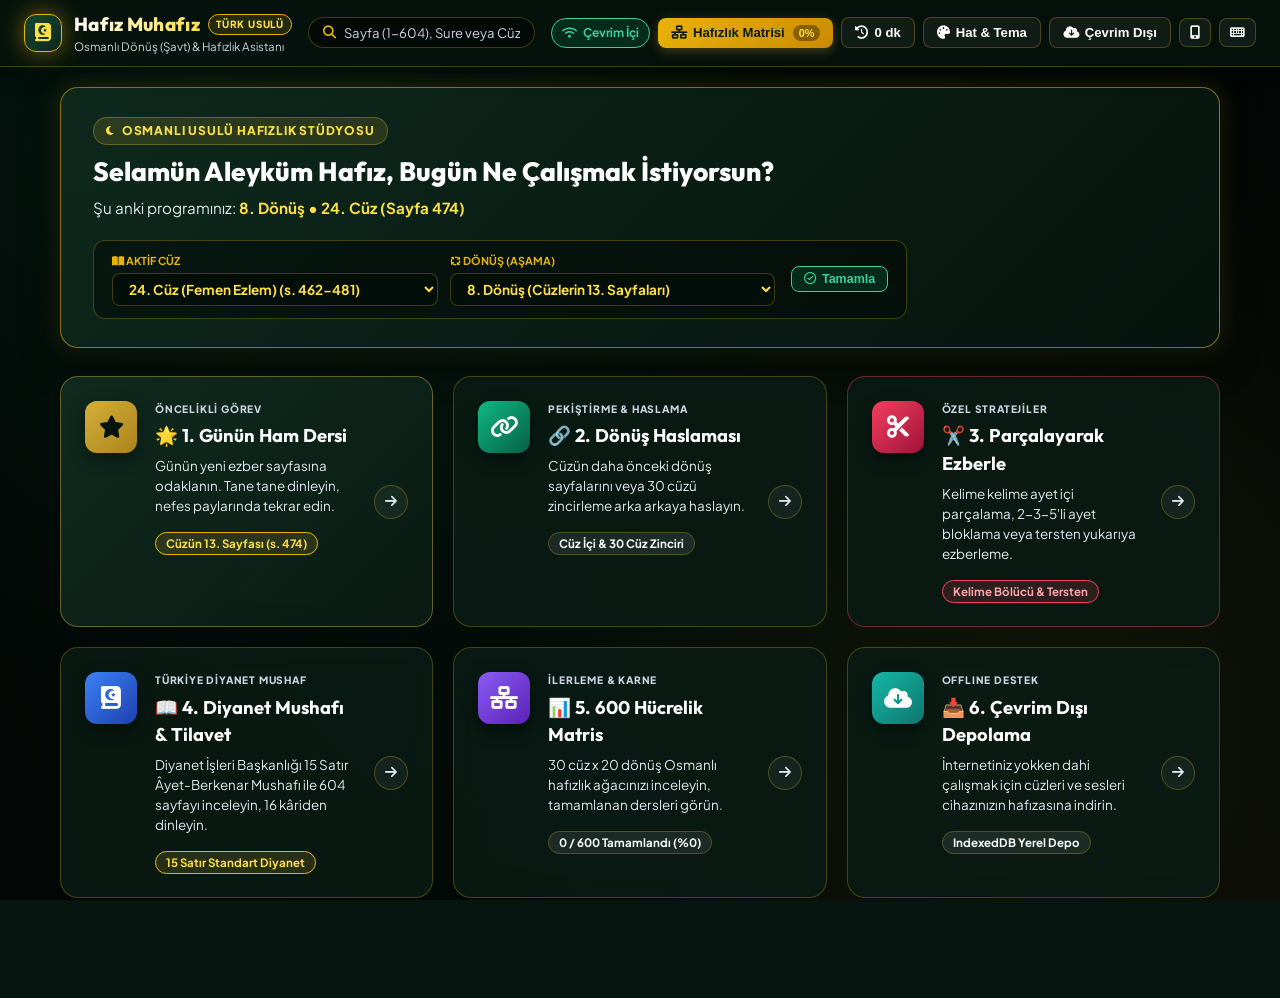
==== commit d71f91d6: "Fix surah title formatting duplication and remove tracking arrow pointer" ====
--- a/index.html
+++ b/index.html
@@ -24,7 +24,7 @@
     <meta name="application-name" content="Hafız Muhafız">
     <link rel="apple-touch-icon" href="https://images.quran.com/page/001.png">
     
-    <link rel="stylesheet" href="style.css?v=22">
+    <link rel="stylesheet" href="style.css?v=23">
 </head>
 <body class="theme-night">
 
@@ -516,7 +516,7 @@
                                 <span class="top-badge dim-badge" id="mushaf-hizb-title">47. Hizb</span>
                             </div>
                             <div class="top-bar-center">
-                                <span class="surah-title-arabic" id="mushaf-surah-title">سُورَةُ الْمُؤْمِنِ (Gâfir)</span>
+                                <span class="surah-title-arabic" id="mushaf-surah-title">سُورَةُ غَافِرٍ (Mü'min Suresi)</span>
                                 <span class="edition-sub-tag"><i class="fa-solid fa-certificate"></i> Diyanet İşleri Başkanlığı Resmi 15 Satır Matbaa Baskısı</span>
                             </div>
                             <div class="top-bar-right">
@@ -546,13 +546,6 @@
 
                                     <!-- 4. Katman: Hafızlık Ezber / Perdeleme Maskesi (Örtü) -->
                                     <div id="mushaf-mask-overlay" class="mushaf-mask-layer" style="display:none;"></div>
-
-                                    <!-- 5. Katman: Canlı Mukabele Takip Üçgeni (YouTube Mukabele Tarzı Yeşil İbre) -->
-                                    <div id="mushaf-audio-pointer" class="mukabele-tracker-triangle" style="display:none;">
-                                        <svg viewBox="0 0 24 28" class="mukabele-triangle-svg">
-                                            <polygon points="12,2 22,26 2,26" fill="rgba(40, 167, 69, 0.75)" stroke="rgba(25, 120, 45, 0.95)" stroke-width="1.2"/>
-                                        </svg>
-                                    </div>
                                 </div>
 
                                 <!-- Sol Sayfa (Çift Sayfa / Rahle Modunda Gösterilir) -->
@@ -1065,11 +1058,11 @@
     <script src="https://cdnjs.cloudflare.com/ajax/libs/pdf.js/3.11.174/pdf.min.js"></script>
 
     <!-- Uygulama Scriptleri -->
-    <script src="quran-data.js?v=22"></script>
-    <script src="quran-pages-db.js?v=22"></script>
-    <script src="hafiz-engine.js?v=22"></script>
-    <script src="audio-engine.js?v=22"></script>
-    <script src="offline-engine.js?v=22"></script>
-    <script src="app.js?v=22"></script>
+    <script src="quran-data.js?v=24"></script>
+    <script src="quran-pages-db.js?v=24"></script>
+    <script src="hafiz-engine.js?v=24"></script>
+    <script src="audio-engine.js?v=24"></script>
+    <script src="offline-engine.js?v=24"></script>
+    <script src="app.js?v=24"></script>
 </body>
 </html>
--- a/style.css
+++ b/style.css
@@ -1416,28 +1416,6 @@
     outline: none !important;
 }
 
-/* Mukabele Tarzı Canlı Kelime / Ayet Takip Üçgeni */
-.mukabele-tracker-triangle {
-    position: absolute;
-    top: 0;
-    left: 0;
-    width: 18px;
-    height: 20px;
-    z-index: 35;
-    pointer-events: none;
-    display: flex;
-    align-items: flex-start;
-    justify-content: center;
-    transform: translate3d(0, 0, 0);
-    will-change: transform;
-}
-
-.mukabele-tracker-triangle .mukabele-triangle-svg {
-    width: 16px;
-    height: 18px;
-    display: block;
-    filter: drop-shadow(0 2px 4px rgba(0, 0, 0, 0.5));
-}
 
 /* Hafızlık Ezber / Perdeleme Maskesi */
 .mushaf-mask-layer {
